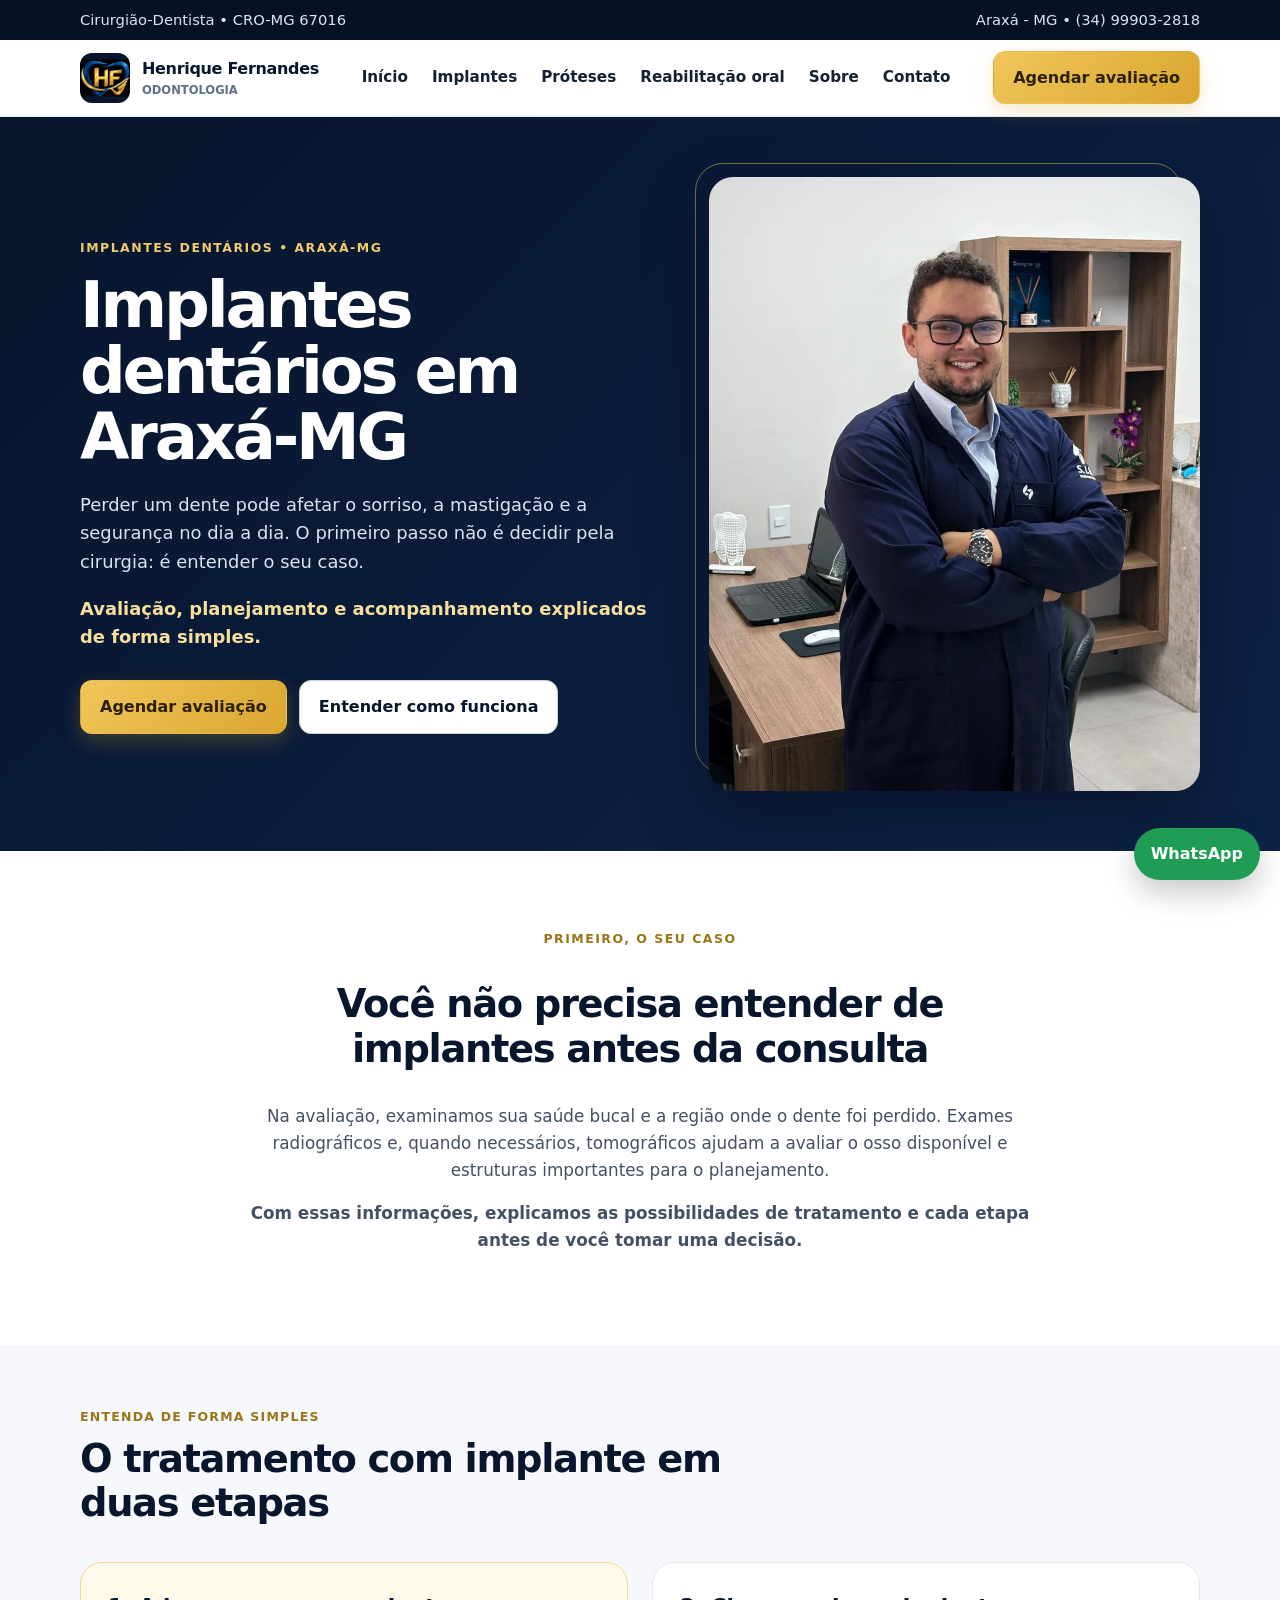
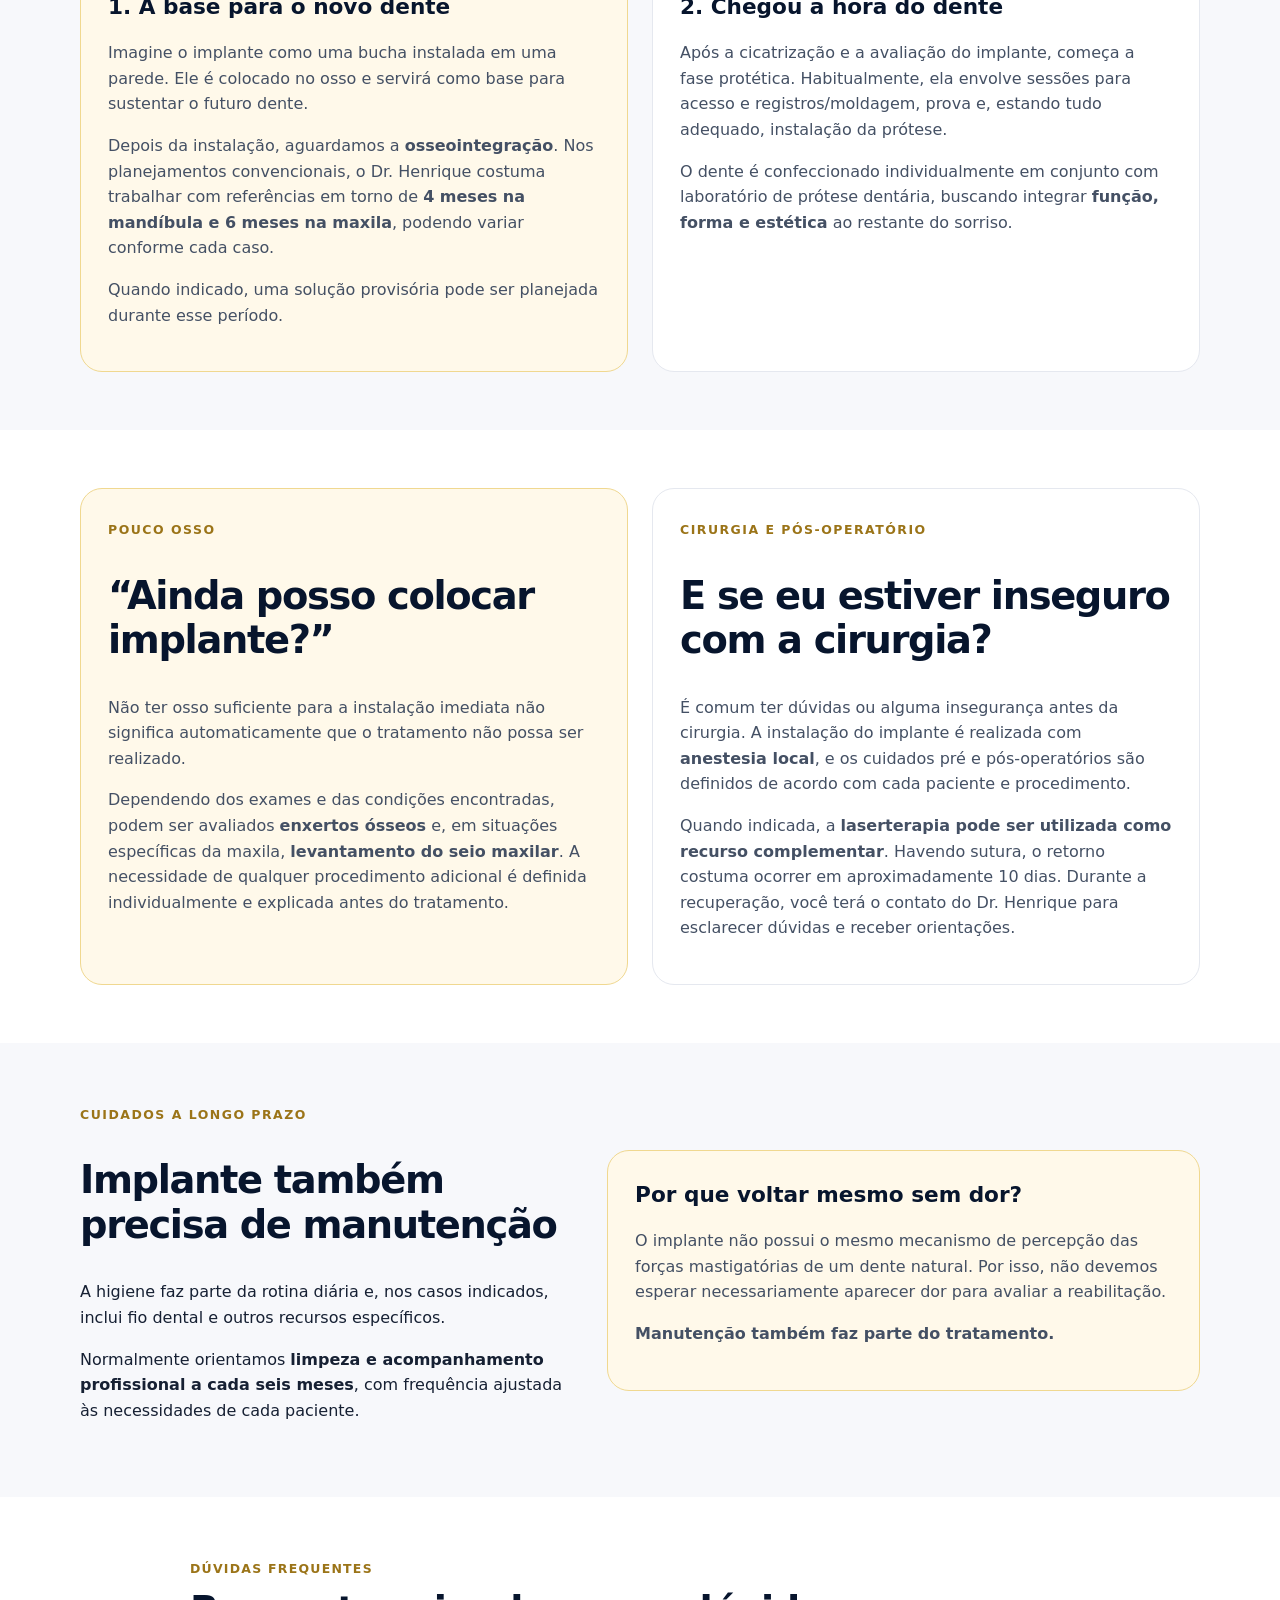
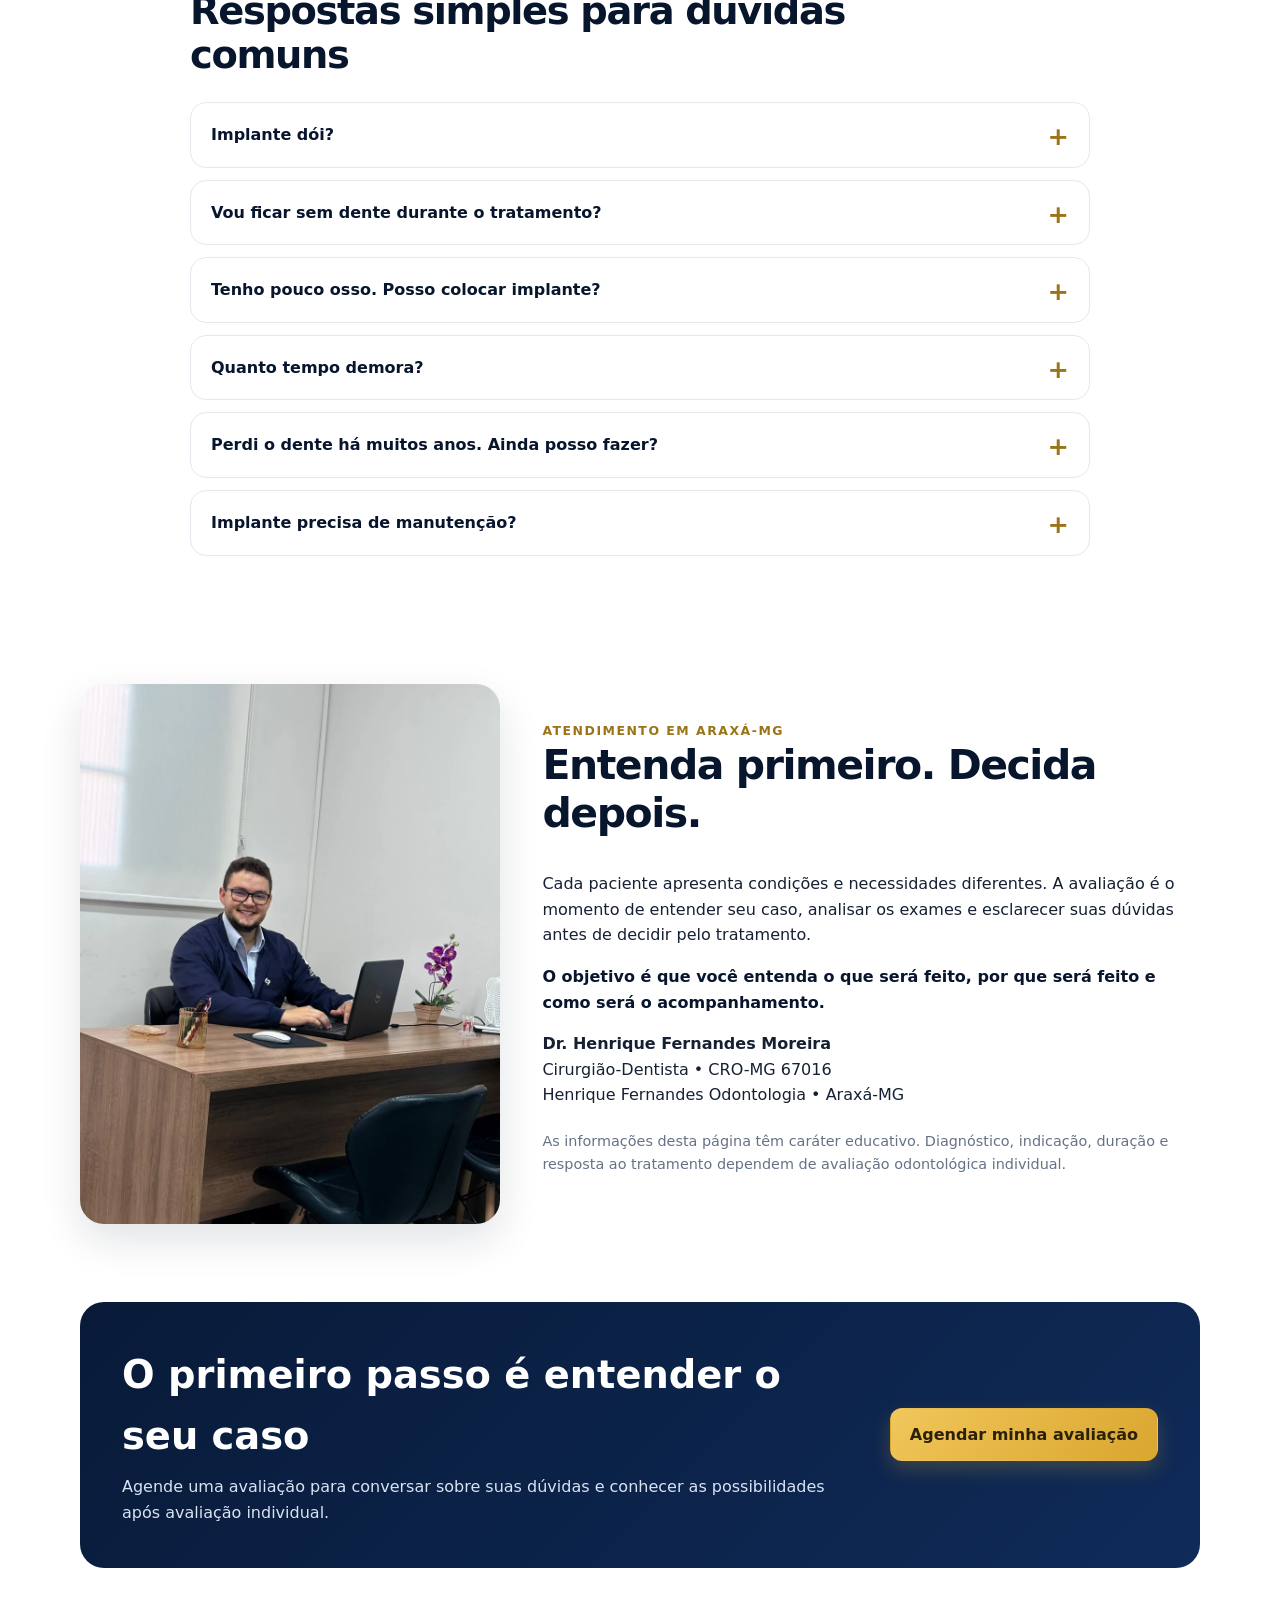
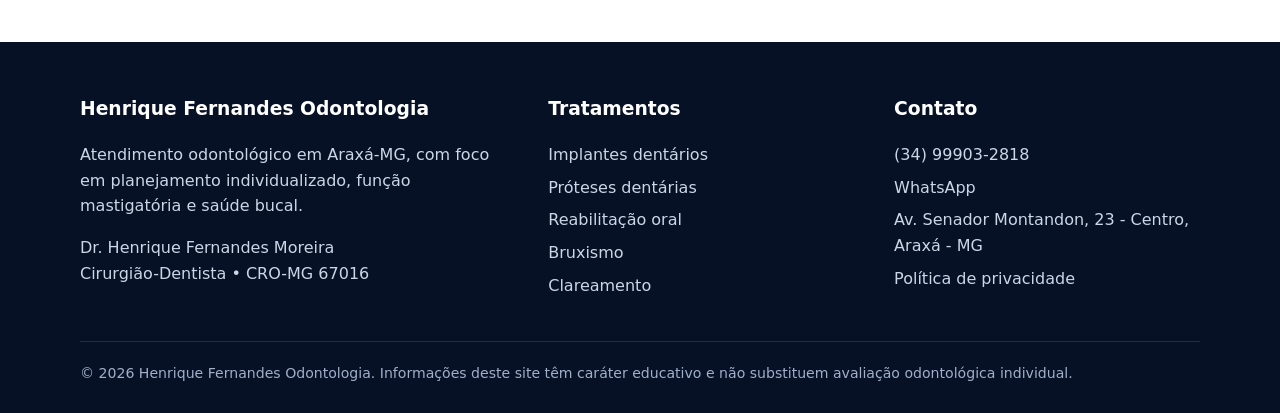
==== implantes-dentarios-araxa.html @ 728361ec "Atualiza página de implantes" ====
<!doctype html>
<html lang="pt-BR"><head>
<meta charset="utf-8"><meta name="viewport" content="width=device-width,initial-scale=1">
<title>Implantes Dentários em Araxá-MG | Henrique Fernandes Odontologia</title>
<meta name="description" content="Implantes dentários em Araxá-MG com avaliação clínica, exames e planejamento individualizado. Entenda as etapas do tratamento com o Dr. Henrique Fernandes.">
<link rel="canonical" href="https://hfodontologia.com.br/implantes-dentarios-araxa.html">
<link rel="icon" href="favicon.png" type="image/png">
<link rel="stylesheet" href="styles.css">
<meta property="og:type" content="website"><meta property="og:locale" content="pt_BR">
<meta property="og:title" content="Implantes Dentários em Araxá-MG | Henrique Fernandes Odontologia"><meta property="og:description" content="Entenda de forma simples como funciona a avaliação, cirurgia, cicatrização, prótese e manutenção dos implantes dentários.">
<meta property="og:url" content="https://hfodontologia.com.br/implantes-dentarios-araxa.html"><meta property="og:image" content="https://hfodontologia.com.br/logo-capa.webp">
<meta name="theme-color" content="#07152d">
<style>
.implant-hero{background:linear-gradient(135deg,#07152d 0%,#0d2347 100%);color:#fff;padding:72px 0;overflow:hidden}.implant-hero-grid{display:grid;grid-template-columns:1.08fr .92fr;gap:52px;align-items:center}.implant-hero h1{font-size:clamp(2.4rem,5vw,4.25rem);line-height:1.03;letter-spacing:-.05em;margin:14px 0 20px}.implant-hero p{color:#d9e3f2;font-size:1.12rem;max-width:680px}.implant-hero .soft{color:#f6df9c;font-weight:700}.implant-photo{position:relative}.implant-photo:before{content:"";position:absolute;inset:-14px 18px 18px -14px;border:1px solid rgba(241,198,91,.5);border-radius:28px}.implant-photo img{position:relative;border-radius:24px;box-shadow:0 26px 70px rgba(0,0,0,.32);aspect-ratio:4/5;object-fit:cover}.intro-box{max-width:900px;margin:auto;text-align:center}.intro-box h2,.implant-section h2{color:var(--navy);font-size:clamp(1.8rem,3vw,2.7rem);line-height:1.16;letter-spacing:-.035em}.intro-box p{color:#445064;font-size:1.05rem}.highlight{font-weight:800;color:var(--navy)}.journey{display:grid;grid-template-columns:repeat(3,1fr);gap:18px;margin-top:32px}.journey-card{border:1px solid var(--line);border-radius:20px;padding:25px;background:#fff}.journey-card .num{width:38px;height:38px;border-radius:50%;display:grid;place-items:center;background:#fff4d4;color:#8a6614;font-weight:900}.journey-card h3{color:var(--navy);margin:13px 0 7px}.journey-card p{color:var(--muted);margin:0}.warm{background:#f7f8fb}.explain-grid{display:grid;grid-template-columns:1fr 1fr;gap:24px}.explain-card{border-radius:22px;padding:30px;background:#fff;border:1px solid var(--line)}.explain-card.gold{background:#fff9ea;border-color:#f0d890}.explain-card h3{color:var(--navy);font-size:1.35rem;margin:0 0 12px}.explain-card p{color:#445064}.quote-box{border-left:4px solid var(--gold);padding:20px 24px;background:#fff;border-radius:0 16px 16px 0;margin:26px 0;color:#344156}.care-grid{display:grid;grid-template-columns:.9fr 1.1fr;gap:42px;align-items:center}.care-panel{background:#07152d;color:#fff;border-radius:24px;padding:34px}.care-panel h2{color:#fff;margin-top:0}.care-panel p{color:#d9e3f2}.care-panel .check span{color:#e7eef8}.timeline{display:grid;gap:16px}.timeline-item{display:grid;grid-template-columns:52px 1fr;gap:16px;align-items:start}.timeline-dot{width:46px;height:46px;border-radius:14px;background:#fff4d4;color:#8a6614;display:grid;place-items:center;font-weight:900}.timeline-item h3{margin:2px 0 4px;color:var(--navy)}.timeline-item p{margin:0;color:var(--muted)}.faq{max-width:900px;margin:auto}.faq details{border:1px solid var(--line);border-radius:16px;background:#fff;margin:12px 0;padding:0 20px}.faq summary{cursor:pointer;list-style:none;font-weight:800;color:var(--navy);padding:19px 34px 19px 0;position:relative}.faq summary::-webkit-details-marker{display:none}.faq summary:after{content:"+";position:absolute;right:0;top:13px;font-size:1.6rem;color:#9b7418}.faq details[open] summary:after{content:"–"}.faq details p{color:#4b586b;margin:0;padding:0 0 20px}.doctor-box{display:grid;grid-template-columns:.78fr 1.22fr;gap:42px;align-items:center}.doctor-box img{border-radius:24px;box-shadow:var(--shadow);max-height:540px;width:100%;object-fit:cover}.doctor-copy h2{margin-top:0}.ethics-note{font-size:.9rem;color:#657286;margin-top:22px}.cta.implant-cta h2{color:#fff}.cta.implant-cta p{color:#d9e3f2}.implant-cta .btn-gold{flex:none}
@media(max-width:860px){.implant-hero-grid,.journey,.explain-grid,.care-grid,.doctor-box{grid-template-columns:1fr}.implant-photo{max-width:480px}.implant-hero{padding:52px 0}.doctor-box img{max-height:480px;object-position:top}.journey{gap:14px}}
@media(max-width:560px){.implant-hero h1{font-size:2.5rem}.explain-card,.care-panel{padding:24px}.timeline-item{grid-template-columns:44px 1fr}.timeline-dot{width:40px;height:40px}.cta.implant-cta{padding:28px}}
.implant-hero{padding:60px 0}.implant-hero h1{max-width:700px}.implant-section{padding:58px 0}.intro-box{max-width:820px}.explain-card{padding:27px}.faq .section-head{margin-bottom:24px}.doctor-copy h2{font-size:clamp(2rem,3.2vw,3rem)}.doctor-box img{object-position:center 22%}@media(max-width:860px){.implant-hero{padding:46px 0}.implant-section{padding:48px 0}}
@media(max-width:1050px) and (min-width:861px){.nav{gap:14px}.nav .menu{gap:15px}.nav .btn{padding:14px 18px}}
@media(max-width:860px){.topbar{display:none}header{position:sticky;top:0;z-index:50}.nav{min-height:76px;gap:10px}.nav .brand{min-width:0;flex:1}.nav .menu{display:none}.nav>.btn{padding:12px 16px;font-size:15px;white-space:nowrap}.implant-hero .container,.two-cards,.split,.doctor-box{grid-template-columns:1fr}.floating-whatsapp{padding:12px 16px;font-size:15px;right:14px;bottom:14px}}
@media(max-width:560px){.container{width:min(100% - 30px,1180px)}.nav .brand img{width:50px;height:50px}.nav .brand span{font-size:16px}.nav>.btn{padding:11px 13px;font-size:14px}.implant-hero .hero-actions{display:grid;grid-template-columns:1fr}.implant-hero .hero-actions .btn,.cta .btn{width:100%;text-align:center}.implant-section{padding:42px 0}.explain-card{padding:23px}.cta{grid-template-columns:1fr}}
</style>
<script type="application/ld+json">{"@context":"https://schema.org","@type":"MedicalWebPage","name":"Implantes Dentários em Araxá-MG","url":"https://hfodontologia.com.br/implantes-dentarios-araxa.html","about":{"@type":"MedicalProcedure","name":"Implante dentário"},"mainEntity":{"@type":"Dentist","name":"Henrique Fernandes Odontologia","telephone":"+55 34 99903-2818","address":{"@type":"PostalAddress","streetAddress":"Av. Senador Montandon, 23 - Centro","addressLocality":"Araxá","addressRegion":"MG","postalCode":"38183-214","addressCountry":"BR"}}}</script>
</head><body>
<div class="topbar"><div class="container"><span>Cirurgião-Dentista • CRO-MG 67016</span><span>Araxá - MG • (34) 99903-2818</span></div></div>
<header><div class="container nav">
<a class="brand" href="index.html"><img src="favicon.png" alt="Símbolo HF"><span>Henrique Fernandes<small>ODONTOLOGIA</small></span></a>
<nav class="menu"><a href="index.html">Início</a><a href="implantes-dentarios-araxa.html">Implantes</a><a href="protese-dentaria-araxa.html">Próteses</a><a href="reabilitacao-oral-araxa.html">Reabilitação oral</a><a href="sobre.html">Sobre</a><a href="contato.html">Contato</a></nav>
<a class="btn btn-gold" href="https://wa.me/5534999032818" target="_blank" rel="noopener">Agendar avaliação</a>
</div></header>

<main>
<section class="implant-hero"><div class="container implant-hero-grid"><div><span class="kicker">Implantes dentários • Araxá-MG</span><h1>Implantes dentários em Araxá-MG</h1><p>Perder um dente pode afetar o sorriso, a mastigação e a segurança no dia a dia. O primeiro passo não é decidir pela cirurgia: é entender o seu caso.</p><p class="soft">Avaliação, planejamento e acompanhamento explicados de forma simples.</p><div class="actions"><a class="btn btn-gold" href="https://wa.me/5534999032818" target="_blank" rel="noopener">Agendar avaliação</a><a class="btn btn-outline" href="#como-funciona">Entender como funciona</a></div></div><div class="implant-photo"><img src="dr-henrique-fernandes.webp" alt="Dr. Henrique Fernandes Moreira, cirurgião-dentista em Araxá-MG"></div></div></section>

<section><div class="container intro-box"><span class="kicker" style="color:#9b7418">Primeiro, o seu caso</span><h2>Você não precisa entender de implantes antes da consulta</h2><p>Na avaliação, examinamos sua saúde bucal e a região onde o dente foi perdido. Exames radiográficos e, quando necessários, tomográficos ajudam a avaliar o osso disponível e estruturas importantes para o planejamento.</p><p class="highlight">Com essas informações, explicamos as possibilidades de tratamento e cada etapa antes de você tomar uma decisão.</p></div></section>

<section class="warm implant-section" id="como-funciona"><div class="container"><div class="section-head"><span>Entenda de forma simples</span><h2>O tratamento com implante em duas etapas</h2></div><div class="explain-grid"><div class="explain-card gold"><h3>1. A base para o novo dente</h3><p>Imagine o implante como uma bucha instalada em uma parede. Ele é colocado no osso e servirá como base para sustentar o futuro dente.</p><p>Depois da instalação, aguardamos a <strong>osseointegração</strong>. Nos planejamentos convencionais, o Dr. Henrique costuma trabalhar com referências em torno de <strong>4 meses na mandíbula e 6 meses na maxila</strong>, podendo variar conforme cada caso.</p><p>Quando indicado, uma solução provisória pode ser planejada durante esse período.</p></div><div class="explain-card"><h3>2. Chegou a hora do dente</h3><p>Após a cicatrização e a avaliação do implante, começa a fase protética. Habitualmente, ela envolve sessões para acesso e registros/moldagem, prova e, estando tudo adequado, instalação da prótese.</p><p>O dente é confeccionado individualmente em conjunto com laboratório de prótese dentária, buscando integrar <strong>função, forma e estética</strong> ao restante do sorriso.</p></div></div></div></section>

<section class="implant-section"><div class="container"><div class="explain-grid"><div class="explain-card gold"><span class="kicker" style="color:#9b7418">Pouco osso</span><h2>“Ainda posso colocar implante?”</h2><p>Não ter osso suficiente para a instalação imediata não significa automaticamente que o tratamento não possa ser realizado.</p><p>Dependendo dos exames e das condições encontradas, podem ser avaliados <strong>enxertos ósseos</strong> e, em situações específicas da maxila, <strong>levantamento do seio maxilar</strong>. A necessidade de qualquer procedimento adicional é definida individualmente e explicada antes do tratamento.</p></div><div class="explain-card"><span class="kicker" style="color:#9b7418">Cirurgia e pós-operatório</span><h2>E se eu estiver inseguro com a cirurgia?</h2><p>É comum ter dúvidas ou alguma insegurança antes da cirurgia. A instalação do implante é realizada com <strong>anestesia local</strong>, e os cuidados pré e pós-operatórios são definidos de acordo com cada paciente e procedimento.</p><p>Quando indicada, a <strong>laserterapia pode ser utilizada como recurso complementar</strong>. Havendo sutura, o retorno costuma ocorrer em aproximadamente 10 dias. Durante a recuperação, você terá o contato do Dr. Henrique para esclarecer dúvidas e receber orientações.</p></div></div></div></section>

<section class="warm implant-section"><div class="container"><div class="care-grid"><div><span class="kicker" style="color:#9b7418">Cuidados a longo prazo</span><h2>Implante também precisa de manutenção</h2><p>A higiene faz parte da rotina diária e, nos casos indicados, inclui fio dental e outros recursos específicos.</p><p>Normalmente orientamos <strong>limpeza e acompanhamento profissional a cada seis meses</strong>, com frequência ajustada às necessidades de cada paciente.</p></div><div class="explain-card gold"><h3>Por que voltar mesmo sem dor?</h3><p>O implante não possui o mesmo mecanismo de percepção das forças mastigatórias de um dente natural. Por isso, não devemos esperar necessariamente aparecer dor para avaliar a reabilitação.</p><p><strong>Manutenção também faz parte do tratamento.</strong></p></div></div></div></section>

<section class="implant-section"><div class="container faq"><div class="section-head"><span>Dúvidas frequentes</span><h2>Respostas simples para dúvidas comuns</h2></div><details><summary>Implante dói?</summary><p>A cirurgia é realizada com anestesia local. O pós-operatório varia entre pacientes e procedimentos, por isso são definidos cuidados individualizados para controlar dor e desconfortos e acompanhar a recuperação.</p></details><details><summary>Vou ficar sem dente durante o tratamento?</summary><p>Quando o caso permite, pode ser planejada uma solução provisória durante a cicatrização. A possibilidade e o tipo de provisório dependem das condições clínicas.</p></details><details><summary>Tenho pouco osso. Posso colocar implante?</summary><p>É necessário avaliar os exames. Em alguns casos podem ser considerados enxertos ou outras técnicas de reconstrução antes ou junto ao planejamento do implante.</p></details><details><summary>Quanto tempo demora?</summary><p>Não existe um prazo único. O tempo depende da região, cicatrização, necessidade de procedimentos adicionais e da fase protética.</p></details><details><summary>Perdi o dente há muitos anos. Ainda posso fazer?</summary><p>O tempo desde a perda, sozinho, não determina a indicação. A região precisa ser avaliada clinicamente e por exames de imagem.</p></details><details><summary>Implante precisa de manutenção?</summary><p>Sim. Higiene diária e acompanhamento periódico ajudam a avaliar a prótese, os tecidos ao redor do implante e as condições da reabilitação.</p></details></div></section>

<section class="implant-section"><div class="container doctor-box"><img src="dr-henrique-consultorio.webp" alt="Dr. Henrique Fernandes Moreira no consultório"><div class="doctor-copy"><span class="kicker" style="color:#9b7418">Atendimento em Araxá-MG</span><h2>Entenda primeiro. Decida depois.</h2><p>Cada paciente apresenta condições e necessidades diferentes. A avaliação é o momento de entender seu caso, analisar os exames e esclarecer suas dúvidas antes de decidir pelo tratamento.</p><p class="highlight">O objetivo é que você entenda o que será feito, por que será feito e como será o acompanhamento.</p><p><strong>Dr. Henrique Fernandes Moreira</strong><br>Cirurgião-Dentista • CRO-MG 67016<br>Henrique Fernandes Odontologia • Araxá-MG</p><p class="ethics-note">As informações desta página têm caráter educativo. Diagnóstico, indicação, duração e resposta ao tratamento dependem de avaliação odontológica individual.</p></div></div></section>

<section style="padding-top:20px"><div class="container"><div class="cta implant-cta"><div><h2>O primeiro passo é entender o seu caso</h2><p>Agende uma avaliação para conversar sobre suas dúvidas e conhecer as possibilidades após avaliação individual.</p></div><a class="btn btn-gold" href="https://wa.me/5534999032818" target="_blank" rel="noopener">Agendar minha avaliação</a></div></div></section>
</main>

<footer><div class="container"><div class="footer-grid"><div><h3>Henrique Fernandes Odontologia</h3><p>Atendimento odontológico em Araxá-MG, com foco em planejamento individualizado, função mastigatória e saúde bucal.</p><p>Dr. Henrique Fernandes Moreira<br>Cirurgião-Dentista • CRO-MG 67016</p></div><div><h3>Tratamentos</h3><a href="implantes-dentarios-araxa.html">Implantes dentários</a><a href="protese-dentaria-araxa.html">Próteses dentárias</a><a href="reabilitacao-oral-araxa.html">Reabilitação oral</a><a href="bruxismo-araxa.html">Bruxismo</a><a href="clareamento-dentario-araxa.html">Clareamento</a></div><div><h3>Contato</h3><a href="tel:+5534999032818">(34) 99903-2818</a><a href="https://wa.me/5534999032818" target="_blank" rel="noopener">WhatsApp</a><a href="https://www.google.com/maps/search/?api=1&query=Av.%20Senador%20Montandon%2C%2023%20-%20Centro%2C%20Arax%C3%A1%20-%20MG" target="_blank" rel="noopener">Av. Senador Montandon, 23 - Centro, Araxá - MG</a><a href="politica-de-privacidade.html">Política de privacidade</a></div></div><div class="foot-bottom">© 2026 Henrique Fernandes Odontologia. Informações deste site têm caráter educativo e não substituem avaliação odontológica individual.</div></div></footer>
<a class="whatsapp-float" href="https://wa.me/5534999032818" target="_blank" rel="noopener" aria-label="Falar pelo WhatsApp">WhatsApp</a>
<script src="script.js" defer></script>
</body></html>
---- styles.css ----
:root{
  --navy:#07152d; --navy2:#0d2347; --gold:#d9a62e; --gold2:#f1c65b;
  --text:#162033; --muted:#5f6b7a; --bg:#f7f8fb; --white:#fff; --line:#e5e8ef;
  --shadow:0 16px 40px rgba(7,21,45,.12);
}
*{box-sizing:border-box}
html{scroll-behavior:smooth}
body{margin:0;font-family:Inter,ui-sans-serif,system-ui,-apple-system,"Segoe UI",Roboto,Arial,sans-serif;color:var(--text);background:#fff;line-height:1.6}
img{max-width:100%;display:block}
a{color:inherit;text-decoration:none}
.container{width:min(1120px,calc(100% - 36px));margin:auto}
.topbar{background:#061126;color:#dce5f4;font-size:.92rem}
.topbar .container{display:flex;justify-content:space-between;gap:20px;padding:8px 0;flex-wrap:wrap}
header{position:sticky;top:0;z-index:20;background:rgba(255,255,255,.97);backdrop-filter:blur(10px);border-bottom:1px solid var(--line)}
.nav{display:flex;align-items:center;justify-content:space-between;gap:24px;min-height:76px}
.brand{display:flex;align-items:center;gap:12px;font-weight:800;color:var(--navy);letter-spacing:-.02em}
.brand img{width:50px;height:50px;border-radius:12px;object-fit:cover}
.brand small{display:block;font-weight:600;color:#61708a;letter-spacing:0;font-size:.72rem}
.menu{display:flex;align-items:center;gap:24px;font-weight:650;font-size:.95rem}
.menu a:hover{color:#9b7418}
.btn{display:inline-flex;align-items:center;justify-content:center;gap:8px;border-radius:12px;padding:13px 19px;font-weight:800;border:1px solid transparent;transition:.2s}
.btn:hover{transform:translateY(-1px)}
.btn-gold{background:linear-gradient(135deg,var(--gold2),var(--gold));color:#2b2107;box-shadow:0 8px 20px rgba(217,166,46,.24)}
.btn-outline{border-color:#c8d0dc;background:#fff;color:var(--navy)}
.hero{background:radial-gradient(circle at 15% 20%,#183d78 0,#0a1e42 38%,#061126 78%);color:#fff;overflow:hidden}
.hero-grid{display:grid;grid-template-columns:1.1fr .9fr;align-items:center;gap:46px;padding:72px 0}
.kicker{display:inline-flex;gap:8px;align-items:center;color:#f0ca68;font-weight:800;text-transform:uppercase;letter-spacing:.12em;font-size:.78rem}
.hero h1,.page-hero h1{font-size:clamp(2.25rem,5vw,4.4rem);line-height:1.03;margin:14px 0 20px;letter-spacing:-.05em}
.hero p{font-size:1.12rem;color:#d9e3f2;max-width:650px}
.actions{display:flex;gap:12px;flex-wrap:wrap;margin-top:28px}
.trust{display:flex;gap:24px;flex-wrap:wrap;margin-top:28px;color:#d9e3f2;font-size:.94rem}
.hero-photo{position:relative}
.hero-photo:before{content:"";position:absolute;inset:-18px 18px 18px -18px;border:1px solid rgba(241,198,91,.55);border-radius:28px}
.hero-photo img{position:relative;border-radius:24px;box-shadow:0 26px 80px rgba(0,0,0,.34);aspect-ratio:4/5;object-fit:cover}
section{padding:74px 0}
.section-head{max-width:720px;margin-bottom:36px}
.section-head span{color:#9b7418;font-weight:850;text-transform:uppercase;letter-spacing:.1em;font-size:.78rem}
.section-head h2{font-size:clamp(1.8rem,3vw,2.7rem);line-height:1.15;letter-spacing:-.04em;margin:8px 0 12px;color:var(--navy)}
.section-head p{color:var(--muted);margin:0}
.grid-3{display:grid;grid-template-columns:repeat(3,1fr);gap:20px}
.card{border:1px solid var(--line);border-radius:18px;padding:26px;background:#fff;box-shadow:0 9px 30px rgba(7,21,45,.05)}
.card h3{color:var(--navy);margin:8px 0 8px;font-size:1.15rem}
.card p{color:var(--muted);margin:0 0 12px}
.card a{color:#8a6614;font-weight:800}
.icon{width:42px;height:42px;border-radius:12px;background:#fff4d4;display:grid;place-items:center;color:#8a6614;font-weight:900}
.alt{background:var(--bg)}
.split{display:grid;grid-template-columns:.9fr 1.1fr;gap:48px;align-items:center}
.split img{border-radius:22px;box-shadow:var(--shadow)}
.checks{display:grid;gap:12px;margin:20px 0}
.check{display:flex;gap:10px;align-items:flex-start}
.check b{color:#8a6614}
.cta{background:linear-gradient(135deg,#081a38,#0f2b59);color:#fff;border-radius:24px;padding:42px;display:flex;justify-content:space-between;gap:30px;align-items:center}
.cta h2{margin:0 0 8px;font-size:clamp(1.7rem,3vw,2.4rem)}
.cta p{margin:0;color:#d9e3f2}
.page-hero{background:#07152d;color:#fff;padding:64px 0}
.page-hero h1{max-width:900px;font-size:clamp(2.1rem,4vw,3.6rem)}
.page-hero p{max-width:760px;color:#d9e3f2;font-size:1.08rem}
.content{max-width:820px}
.content h2{color:var(--navy);margin-top:34px}
.content p,.content li{color:#445064}
.notice{background:#fff8e6;border:1px solid #f2d88c;border-radius:14px;padding:18px;color:#604a14}
.contact-grid{display:grid;grid-template-columns:1fr 1fr;gap:22px}
.contact-box{border:1px solid var(--line);border-radius:18px;padding:24px}
.contact-box h3{margin-top:0;color:var(--navy)}
footer{background:#061126;color:#cbd6e6;padding:52px 0 28px}
.footer-grid{display:grid;grid-template-columns:1.4fr 1fr 1fr;gap:40px}
footer h3{color:#fff;margin-top:0}
footer a{display:block;margin:7px 0}
footer a:hover{color:#f0ca68}
.foot-bottom{border-top:1px solid rgba(255,255,255,.12);margin-top:36px;padding-top:20px;font-size:.88rem;color:#9fb0c7}
.whatsapp-float{position:fixed;right:20px;bottom:20px;background:#1f9d55;color:#fff;border-radius:999px;padding:13px 17px;font-weight:850;box-shadow:0 12px 30px rgba(0,0,0,.22);z-index:30}
.mobile-toggle{display:none}
@media(max-width:860px){
 .menu{display:none}.hero-grid,.split,.grid-3,.footer-grid,.contact-grid{grid-template-columns:1fr}
 .hero-grid{padding:48px 0}.hero-photo{max-width:520px}.topbar .container{justify-content:center}
 .cta{align-items:flex-start;flex-direction:column}.nav{min-height:68px}
}
@media(max-width:560px){
 .container{width:min(100% - 24px,1120px)}section{padding:52px 0}.hero h1{font-size:2.45rem}
 .brand span{font-size:.95rem}.brand small{font-size:.68rem}.btn{width:100%}.actions{display:grid}
 .whatsapp-float{right:12px;bottom:12px}
}
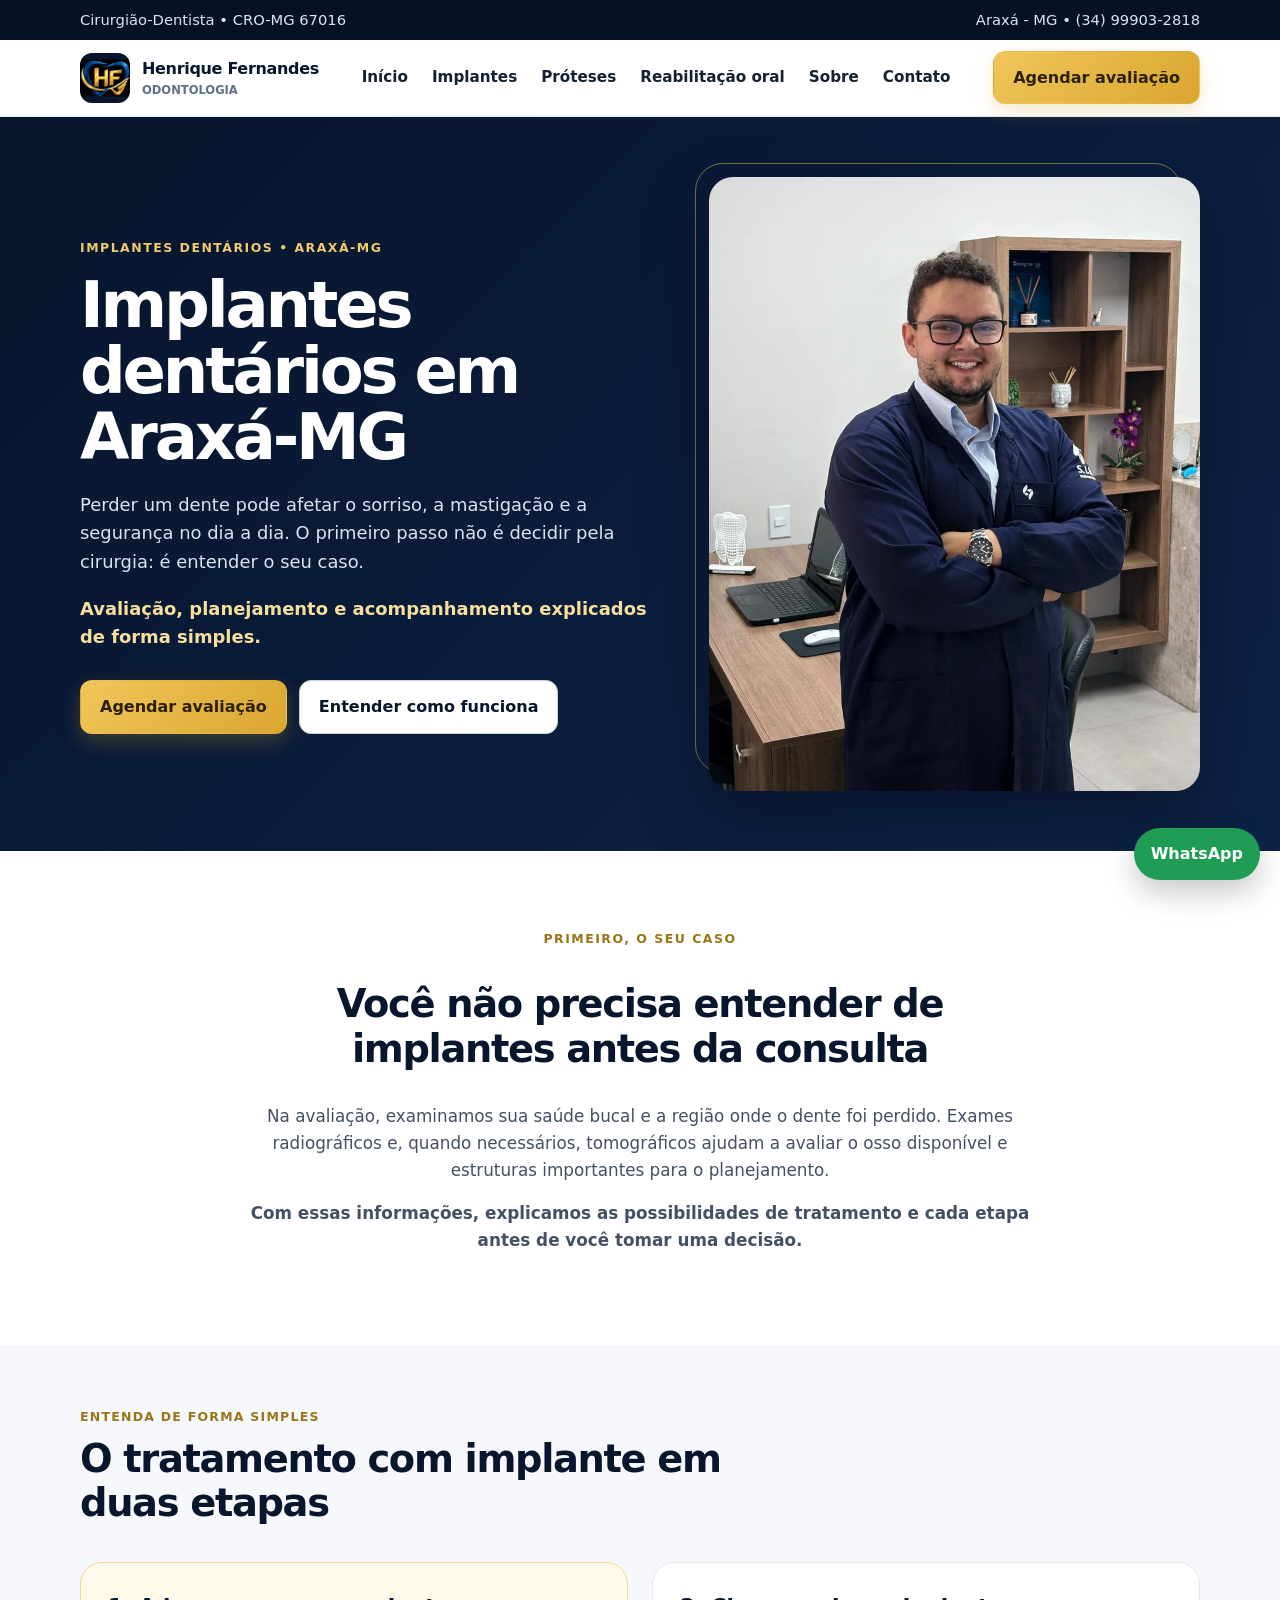
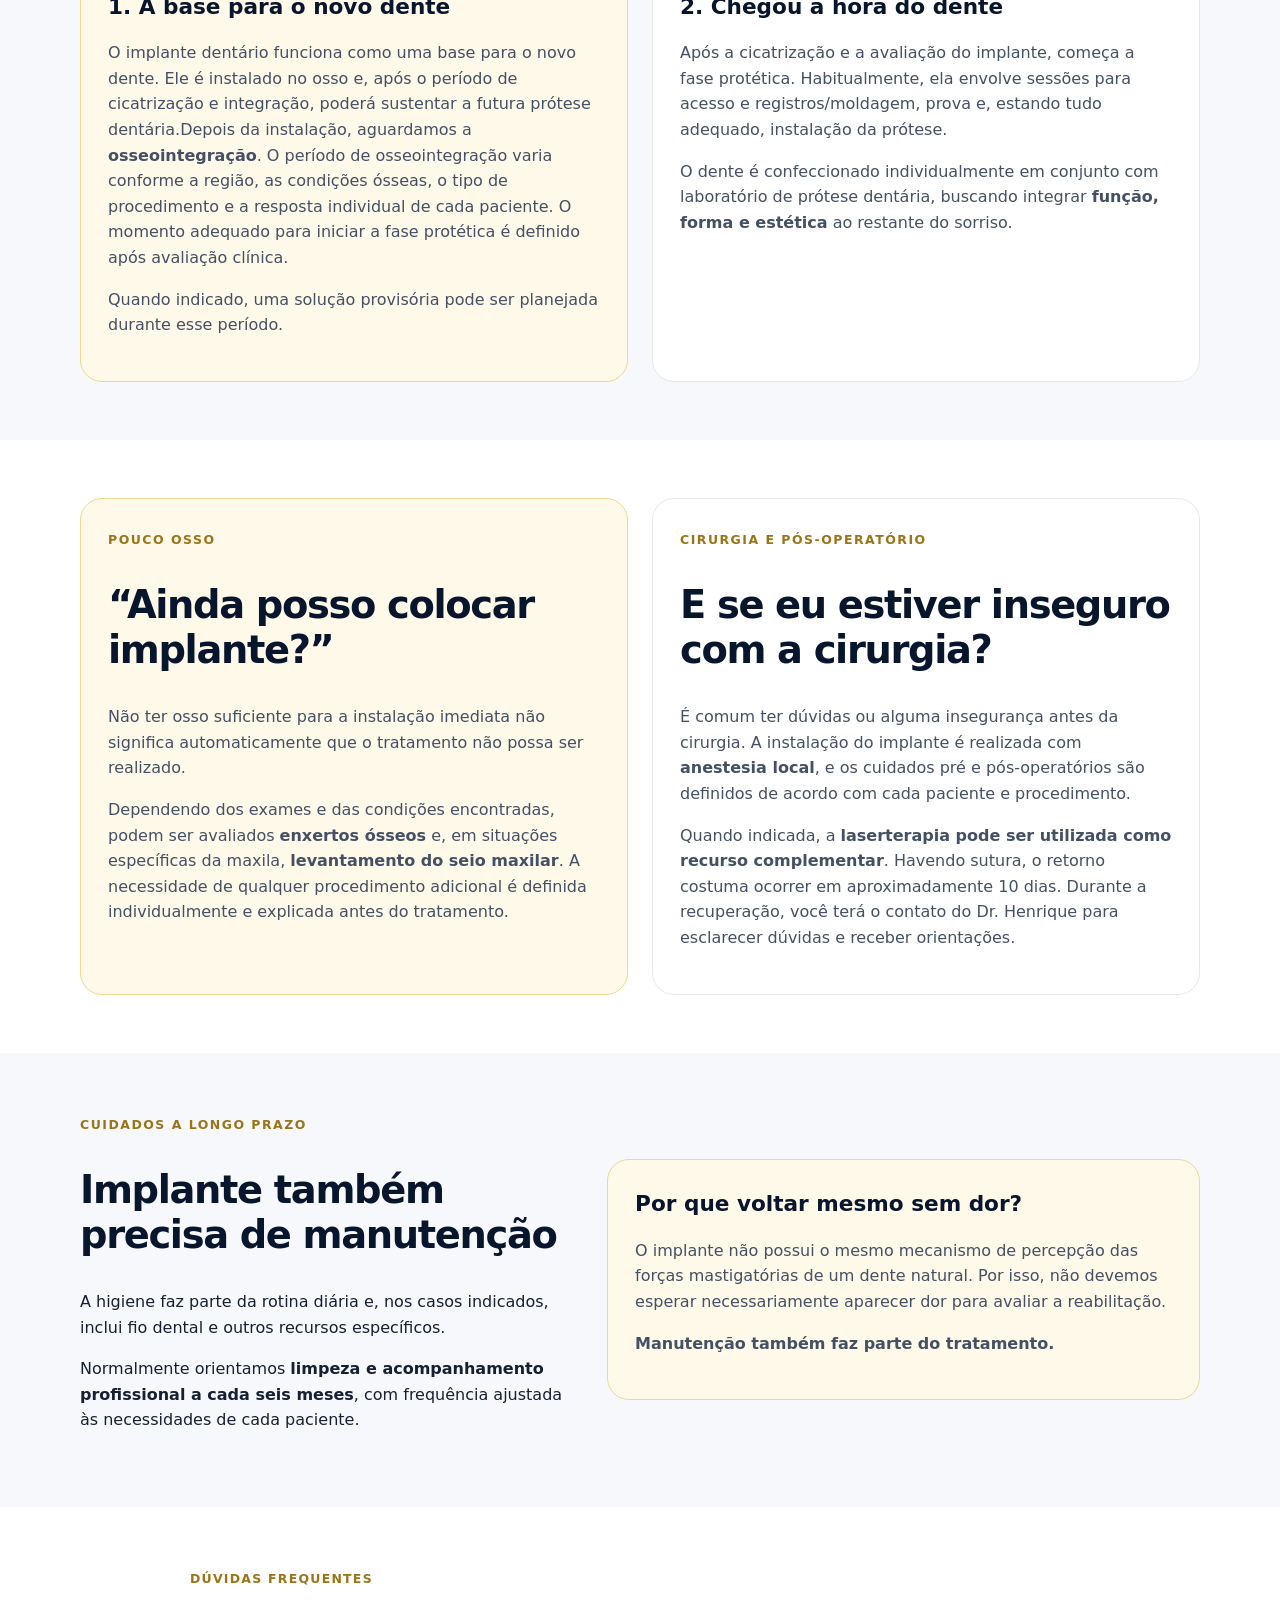
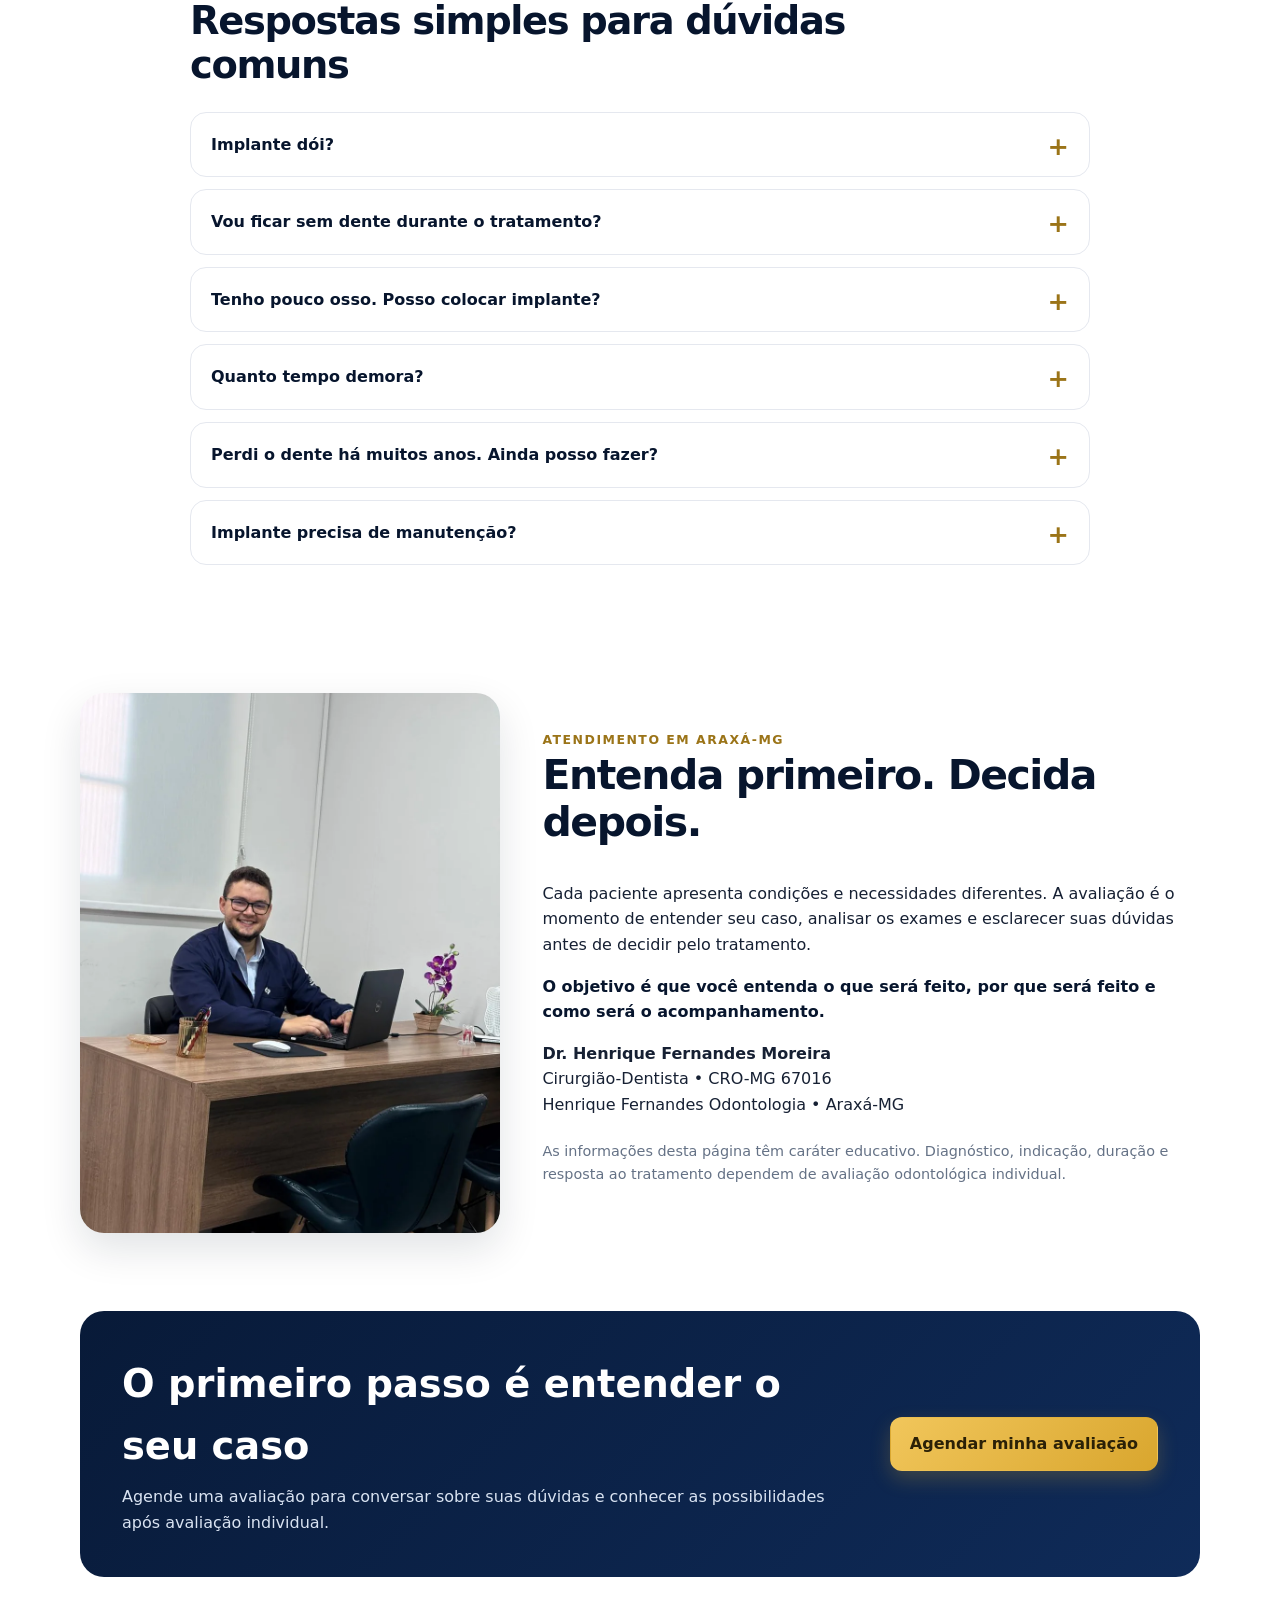
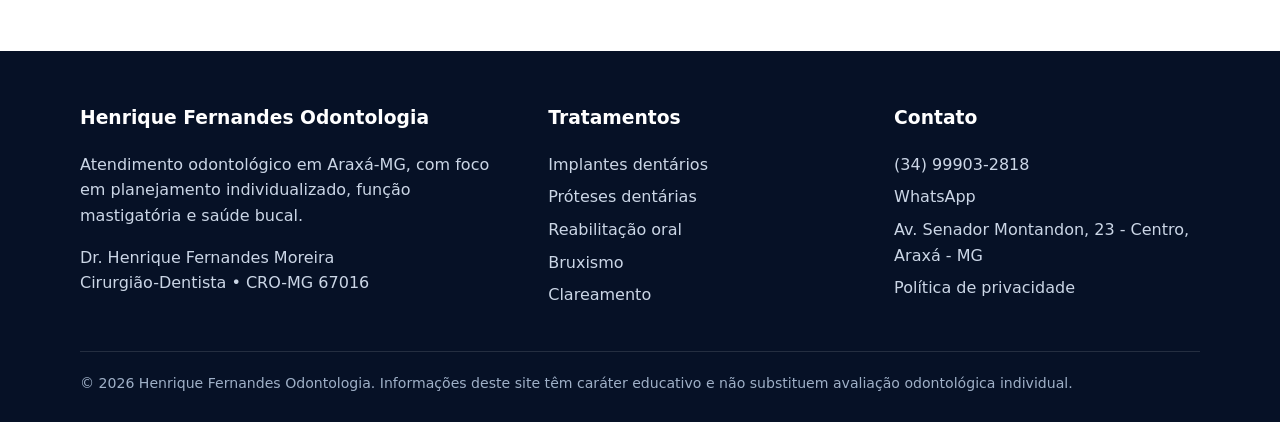
==== commit 87ad2126: "Update implant treatment section in HTML Replaced the old section on implant treatment with updated " ====
--- a/implantes-dentarios-araxa.html
+++ b/implantes-dentarios-araxa.html
@@ -19,7 +19,33 @@
 @media(max-width:860px){.topbar{display:none}header{position:sticky;top:0;z-index:50}.nav{min-height:76px;gap:10px}.nav .brand{min-width:0;flex:1}.nav .menu{display:none}.nav>.btn{padding:12px 16px;font-size:15px;white-space:nowrap}.implant-hero .container,.two-cards,.split,.doctor-box{grid-template-columns:1fr}.floating-whatsapp{padding:12px 16px;font-size:15px;right:14px;bottom:14px}}
 @media(max-width:560px){.container{width:min(100% - 30px,1180px)}.nav .brand img{width:50px;height:50px}.nav .brand span{font-size:16px}.nav>.btn{padding:11px 13px;font-size:14px}.implant-hero .hero-actions{display:grid;grid-template-columns:1fr}.implant-hero .hero-actions .btn,.cta .btn{width:100%;text-align:center}.implant-section{padding:42px 0}.explain-card{padding:23px}.cta{grid-template-columns:1fr}}
 </style>
-<script type="application/ld+json">{"@context":"https://schema.org","@type":"MedicalWebPage","name":"Implantes Dentários em Araxá-MG","url":"https://hfodontologia.com.br/implantes-dentarios-araxa.html","about":{"@type":"MedicalProcedure","name":"Implante dentário"},"mainEntity":{"@type":"Dentist","name":"Henrique Fernandes Odontologia","telephone":"+55 34 99903-2818","address":{"@type":"PostalAddress","streetAddress":"Av. Senador Montandon, 23 - Centro","addressLocality":"Araxá","addressRegion":"MG","postalCode":"38183-214","addressCountry":"BR"}}}</script>
+<script type="application/ld+json">
+{
+  "@context": "https://schema.org",
+  "@type": "MedicalWebPage",
+  "name": "Implantes Dentários em Araxá-MG",
+  "url": "https://hfodontologia.com.br/implantes-dentarios-araxa.html",
+  "about": {
+    "@type": "MedicalProcedure",
+    "name": "Implante dentário"
+  },
+  "mainEntity": {
+    "@type": "Dentist",
+    "name": "Henrique Fernandes Odontologia",
+    "url": "https://hfodontologia.com.br/",
+  "image": "https://hfodontologia.com.br/logo-capa.webp",
+    "telephone": "+55 34 99903-2818",
+    "address": {
+      "@type": "PostalAddress",
+      "streetAddress": "Av. Senador Montandon, 23 - Centro",
+      "addressLocality": "Araxá",
+      "addressRegion": "MG",
+      "postalCode": "38183-214",
+      "addressCountry": "BR"
+    }
+  }
+}
+</script>
 </head><body>
 <div class="topbar"><div class="container"><span>Cirurgião-Dentista • CRO-MG 67016</span><span>Araxá - MG • (34) 99903-2818</span></div></div>
 <header><div class="container nav">
@@ -33,7 +59,7 @@
 
 <section><div class="container intro-box"><span class="kicker" style="color:#9b7418">Primeiro, o seu caso</span><h2>Você não precisa entender de implantes antes da consulta</h2><p>Na avaliação, examinamos sua saúde bucal e a região onde o dente foi perdido. Exames radiográficos e, quando necessários, tomográficos ajudam a avaliar o osso disponível e estruturas importantes para o planejamento.</p><p class="highlight">Com essas informações, explicamos as possibilidades de tratamento e cada etapa antes de você tomar uma decisão.</p></div></section>
 
-<section class="warm implant-section" id="como-funciona"><div class="container"><div class="section-head"><span>Entenda de forma simples</span><h2>O tratamento com implante em duas etapas</h2></div><div class="explain-grid"><div class="explain-card gold"><h3>1. A base para o novo dente</h3><p>Imagine o implante como uma bucha instalada em uma parede. Ele é colocado no osso e servirá como base para sustentar o futuro dente.</p><p>Depois da instalação, aguardamos a <strong>osseointegração</strong>. Nos planejamentos convencionais, o Dr. Henrique costuma trabalhar com referências em torno de <strong>4 meses na mandíbula e 6 meses na maxila</strong>, podendo variar conforme cada caso.</p><p>Quando indicado, uma solução provisória pode ser planejada durante esse período.</p></div><div class="explain-card"><h3>2. Chegou a hora do dente</h3><p>Após a cicatrização e a avaliação do implante, começa a fase protética. Habitualmente, ela envolve sessões para acesso e registros/moldagem, prova e, estando tudo adequado, instalação da prótese.</p><p>O dente é confeccionado individualmente em conjunto com laboratório de prótese dentária, buscando integrar <strong>função, forma e estética</strong> ao restante do sorriso.</p></div></div></div></section>
+<section class="warm implant-section" id="como-funciona"><div class="container"><div class="section-head"><span>Entenda de forma simples</span><h2>O tratamento com implante em duas etapas</h2></div><div class="explain-grid"><div class="explain-card gold"><h3>1. A base para o novo dente</h3><p>O implante dentário funciona como uma base para o novo dente. Ele é instalado no osso e, após o período de cicatrização e integração, poderá sustentar a futura prótese dentária.</<p>Depois da instalação, aguardamos a <strong>osseointegração</strong>. O período de osseointegração varia conforme a região, as condições ósseas, o tipo de procedimento e a resposta individual de cada paciente. O momento adequado para iniciar a fase protética é definido após avaliação clínica.</p><p>Quando indicado, uma solução provisória pode ser planejada durante esse período.</p></div><div class="explain-card"><h3>2. Chegou a hora do dente</h3><p>Após a cicatrização e a avaliação do implante, começa a fase protética. Habitualmente, ela envolve sessões para acesso e registros/moldagem, prova e, estando tudo adequado, instalação da prótese.</p><p>O dente é confeccionado individualmente em conjunto com laboratório de prótese dentária, buscando integrar <strong>função, forma e estética</strong> ao restante do sorriso.</p></div></div></div></section>
 
 <section class="implant-section"><div class="container"><div class="explain-grid"><div class="explain-card gold"><span class="kicker" style="color:#9b7418">Pouco osso</span><h2>“Ainda posso colocar implante?”</h2><p>Não ter osso suficiente para a instalação imediata não significa automaticamente que o tratamento não possa ser realizado.</p><p>Dependendo dos exames e das condições encontradas, podem ser avaliados <strong>enxertos ósseos</strong> e, em situações específicas da maxila, <strong>levantamento do seio maxilar</strong>. A necessidade de qualquer procedimento adicional é definida individualmente e explicada antes do tratamento.</p></div><div class="explain-card"><span class="kicker" style="color:#9b7418">Cirurgia e pós-operatório</span><h2>E se eu estiver inseguro com a cirurgia?</h2><p>É comum ter dúvidas ou alguma insegurança antes da cirurgia. A instalação do implante é realizada com <strong>anestesia local</strong>, e os cuidados pré e pós-operatórios são definidos de acordo com cada paciente e procedimento.</p><p>Quando indicada, a <strong>laserterapia pode ser utilizada como recurso complementar</strong>. Havendo sutura, o retorno costuma ocorrer em aproximadamente 10 dias. Durante a recuperação, você terá o contato do Dr. Henrique para esclarecer dúvidas e receber orientações.</p></div></div></div></section>
 
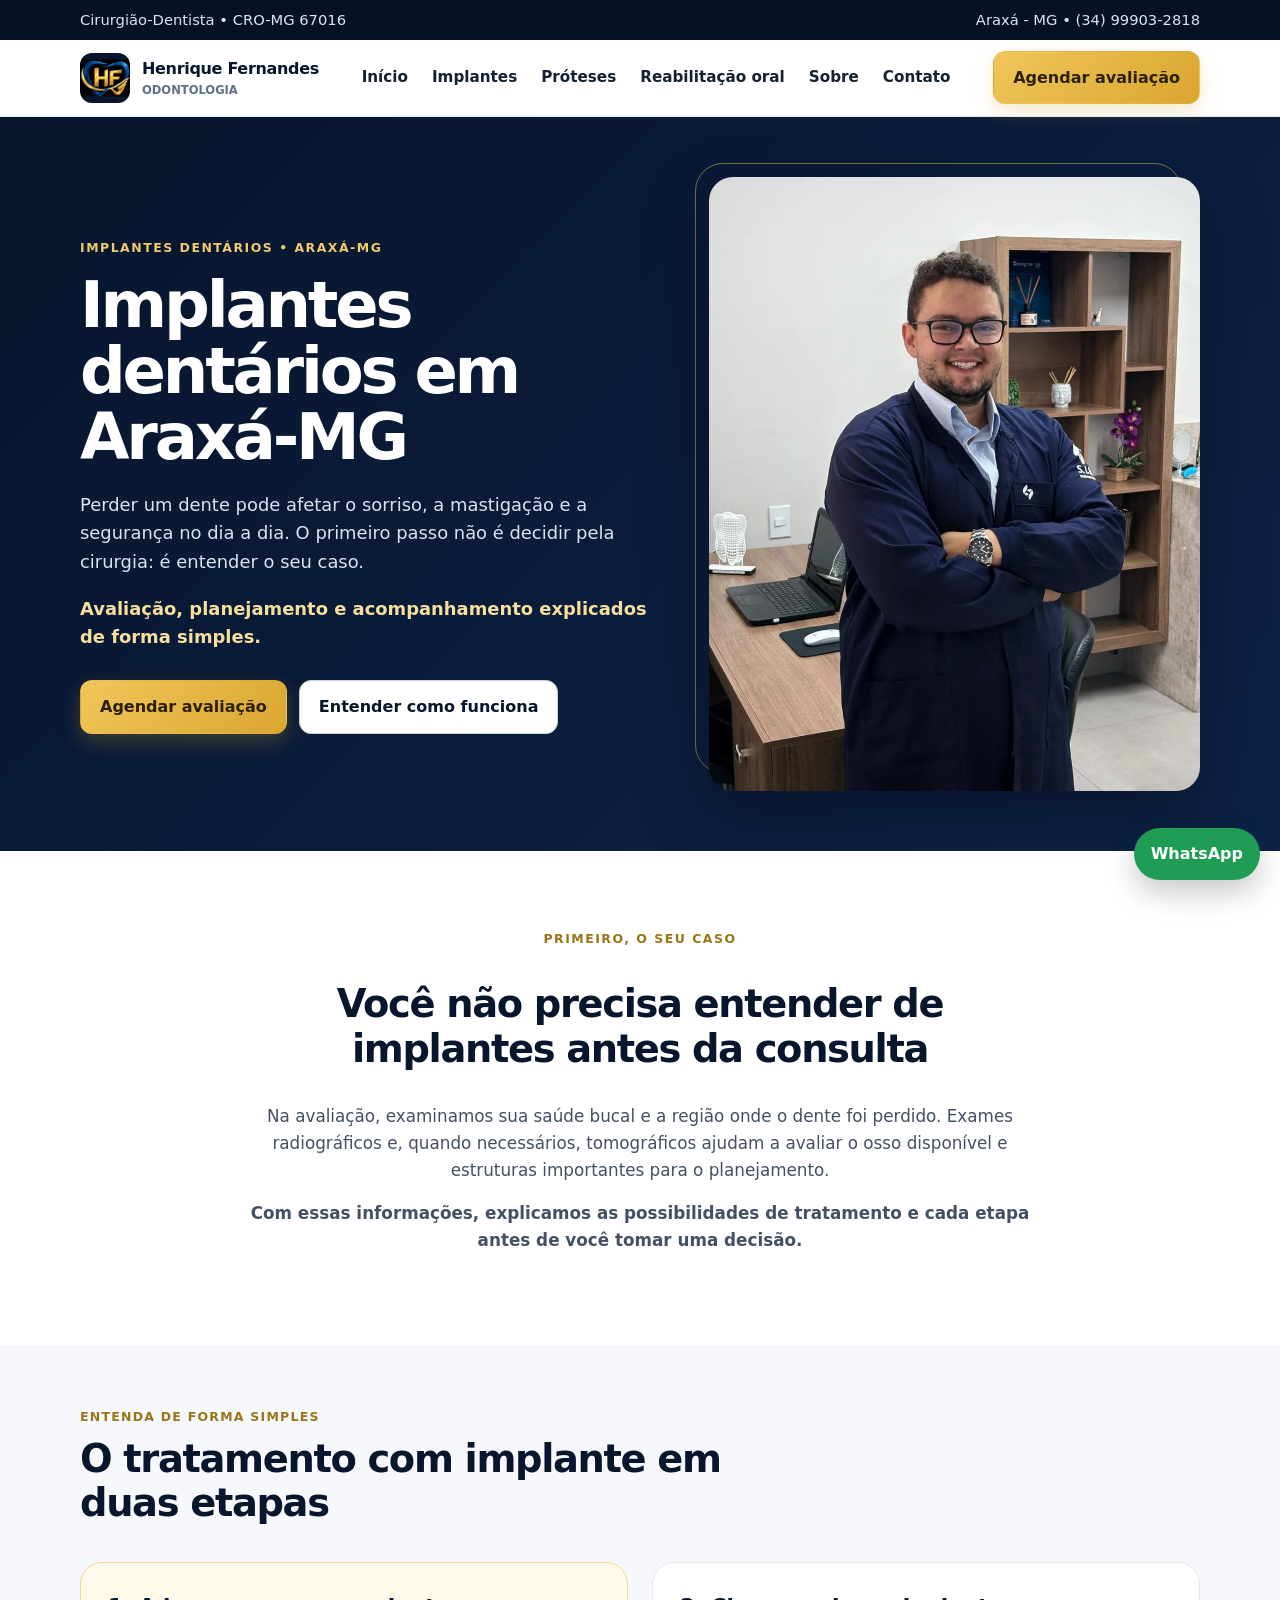
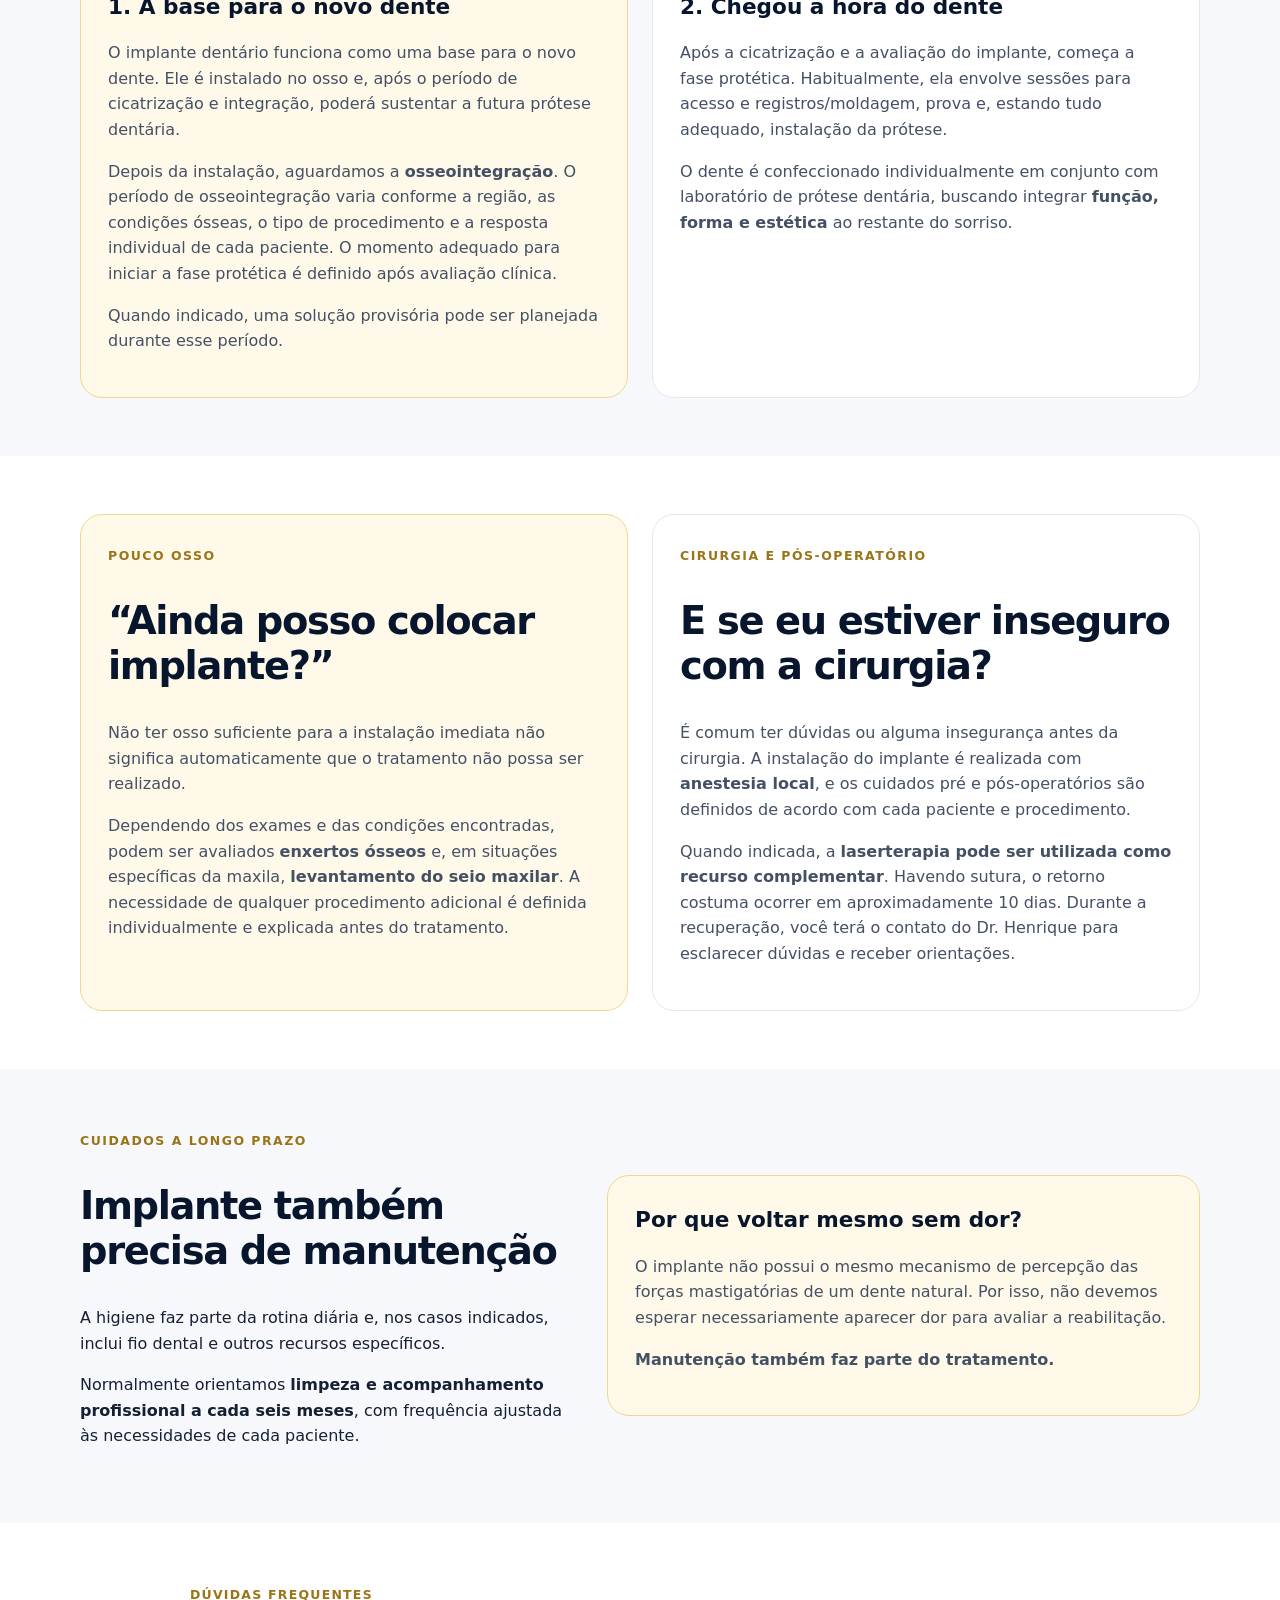
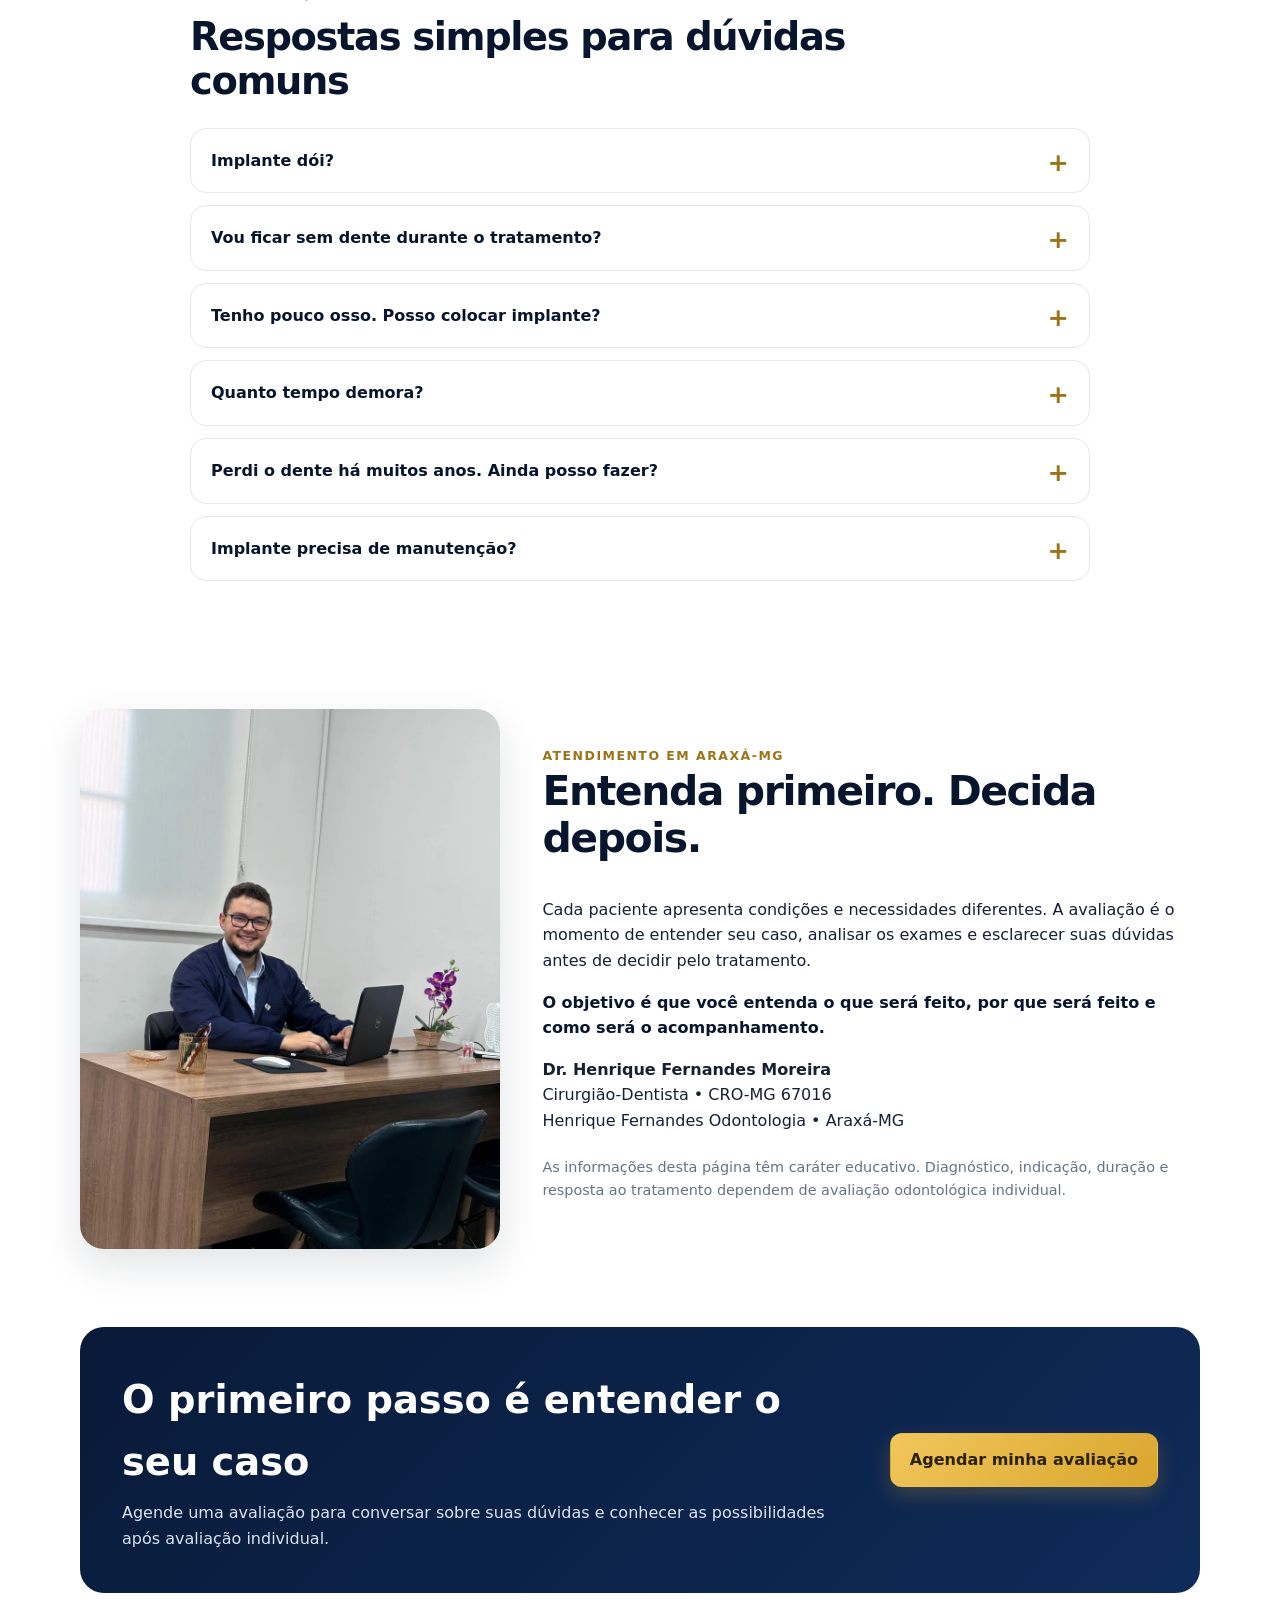
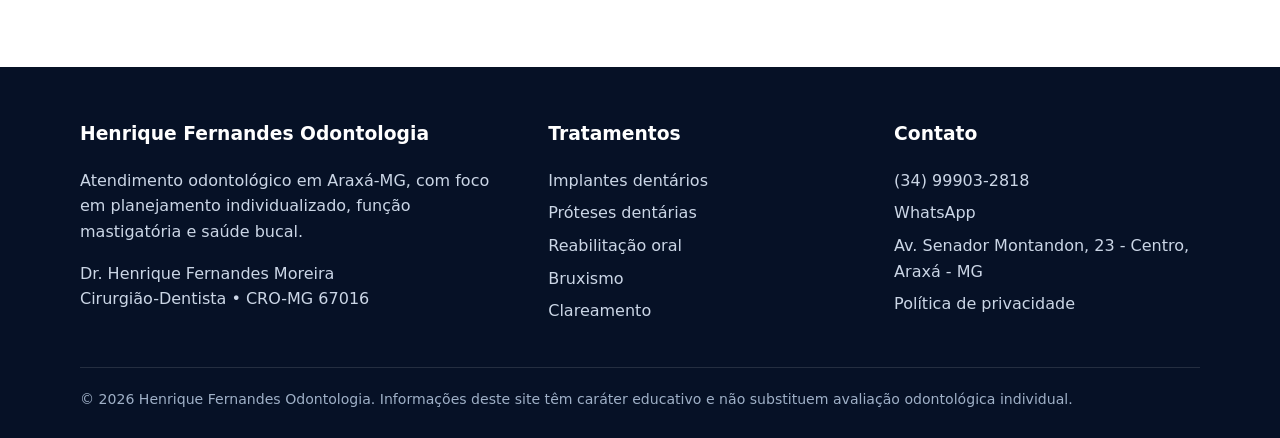
==== commit 08e3e6bd: "Update implant treatment section with new content Replaced the old section about the implant process" ====
--- a/implantes-dentarios-araxa.html
+++ b/implantes-dentarios-araxa.html
@@ -59,7 +59,7 @@
 
 <section><div class="container intro-box"><span class="kicker" style="color:#9b7418">Primeiro, o seu caso</span><h2>Você não precisa entender de implantes antes da consulta</h2><p>Na avaliação, examinamos sua saúde bucal e a região onde o dente foi perdido. Exames radiográficos e, quando necessários, tomográficos ajudam a avaliar o osso disponível e estruturas importantes para o planejamento.</p><p class="highlight">Com essas informações, explicamos as possibilidades de tratamento e cada etapa antes de você tomar uma decisão.</p></div></section>
 
-<section class="warm implant-section" id="como-funciona"><div class="container"><div class="section-head"><span>Entenda de forma simples</span><h2>O tratamento com implante em duas etapas</h2></div><div class="explain-grid"><div class="explain-card gold"><h3>1. A base para o novo dente</h3><p>O implante dentário funciona como uma base para o novo dente. Ele é instalado no osso e, após o período de cicatrização e integração, poderá sustentar a futura prótese dentária.</<p>Depois da instalação, aguardamos a <strong>osseointegração</strong>. O período de osseointegração varia conforme a região, as condições ósseas, o tipo de procedimento e a resposta individual de cada paciente. O momento adequado para iniciar a fase protética é definido após avaliação clínica.</p><p>Quando indicado, uma solução provisória pode ser planejada durante esse período.</p></div><div class="explain-card"><h3>2. Chegou a hora do dente</h3><p>Após a cicatrização e a avaliação do implante, começa a fase protética. Habitualmente, ela envolve sessões para acesso e registros/moldagem, prova e, estando tudo adequado, instalação da prótese.</p><p>O dente é confeccionado individualmente em conjunto com laboratório de prótese dentária, buscando integrar <strong>função, forma e estética</strong> ao restante do sorriso.</p></div></div></div></section>
+<section class="warm implant-section" id="como-funciona"><div class="container"><div class="section-head"><span>Entenda de forma simples</span><h2>O tratamento com implante em duas etapas</h2></div><div class="explain-grid"><div class="explain-card gold"><h3>1. A base para o novo dente</h3><p>O implante dentário funciona como uma base para o novo dente. Ele é instalado no osso e, após o período de cicatrização e integração, poderá sustentar a futura prótese dentária.</p><p style="margin-top:16px">Depois da instalação, aguardamos a <strong>osseointegração</strong>. O período de osseointegração varia conforme a região, as condições ósseas, o tipo de procedimento e a resposta individual de cada paciente. O momento adequado para iniciar a fase protética é definido após avaliação clínica.</p><p>Quando indicado, uma solução provisória pode ser planejada durante esse período.</p></div><div class="explain-card"><h3>2. Chegou a hora do dente</h3><p>Após a cicatrização e a avaliação do implante, começa a fase protética. Habitualmente, ela envolve sessões para acesso e registros/moldagem, prova e, estando tudo adequado, instalação da prótese.</p><p>O dente é confeccionado individualmente em conjunto com laboratório de prótese dentária, buscando integrar <strong>função, forma e estética</strong> ao restante do sorriso.</p></div></div></div></section>
 
 <section class="implant-section"><div class="container"><div class="explain-grid"><div class="explain-card gold"><span class="kicker" style="color:#9b7418">Pouco osso</span><h2>“Ainda posso colocar implante?”</h2><p>Não ter osso suficiente para a instalação imediata não significa automaticamente que o tratamento não possa ser realizado.</p><p>Dependendo dos exames e das condições encontradas, podem ser avaliados <strong>enxertos ósseos</strong> e, em situações específicas da maxila, <strong>levantamento do seio maxilar</strong>. A necessidade de qualquer procedimento adicional é definida individualmente e explicada antes do tratamento.</p></div><div class="explain-card"><span class="kicker" style="color:#9b7418">Cirurgia e pós-operatório</span><h2>E se eu estiver inseguro com a cirurgia?</h2><p>É comum ter dúvidas ou alguma insegurança antes da cirurgia. A instalação do implante é realizada com <strong>anestesia local</strong>, e os cuidados pré e pós-operatórios são definidos de acordo com cada paciente e procedimento.</p><p>Quando indicada, a <strong>laserterapia pode ser utilizada como recurso complementar</strong>. Havendo sutura, o retorno costuma ocorrer em aproximadamente 10 dias. Durante a recuperação, você terá o contato do Dr. Henrique para esclarecer dúvidas e receber orientações.</p></div></div></div></section>
 
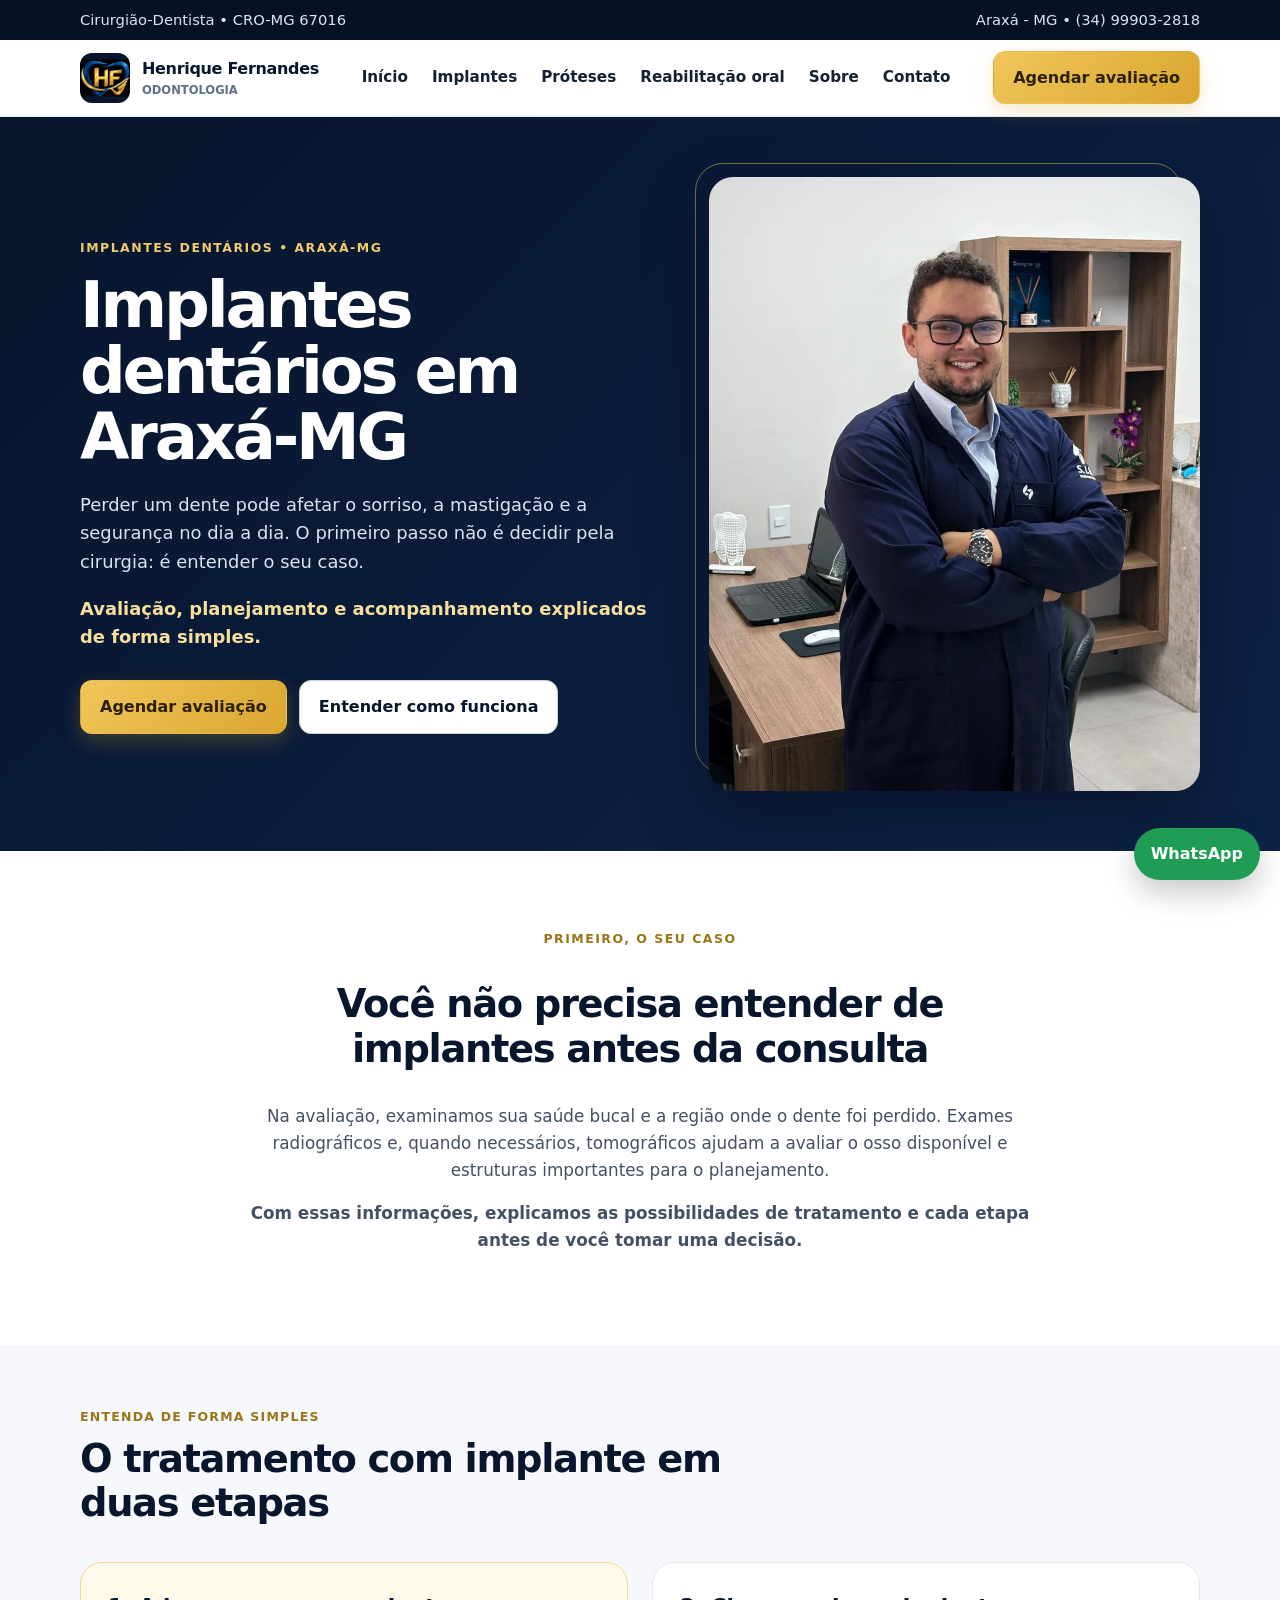
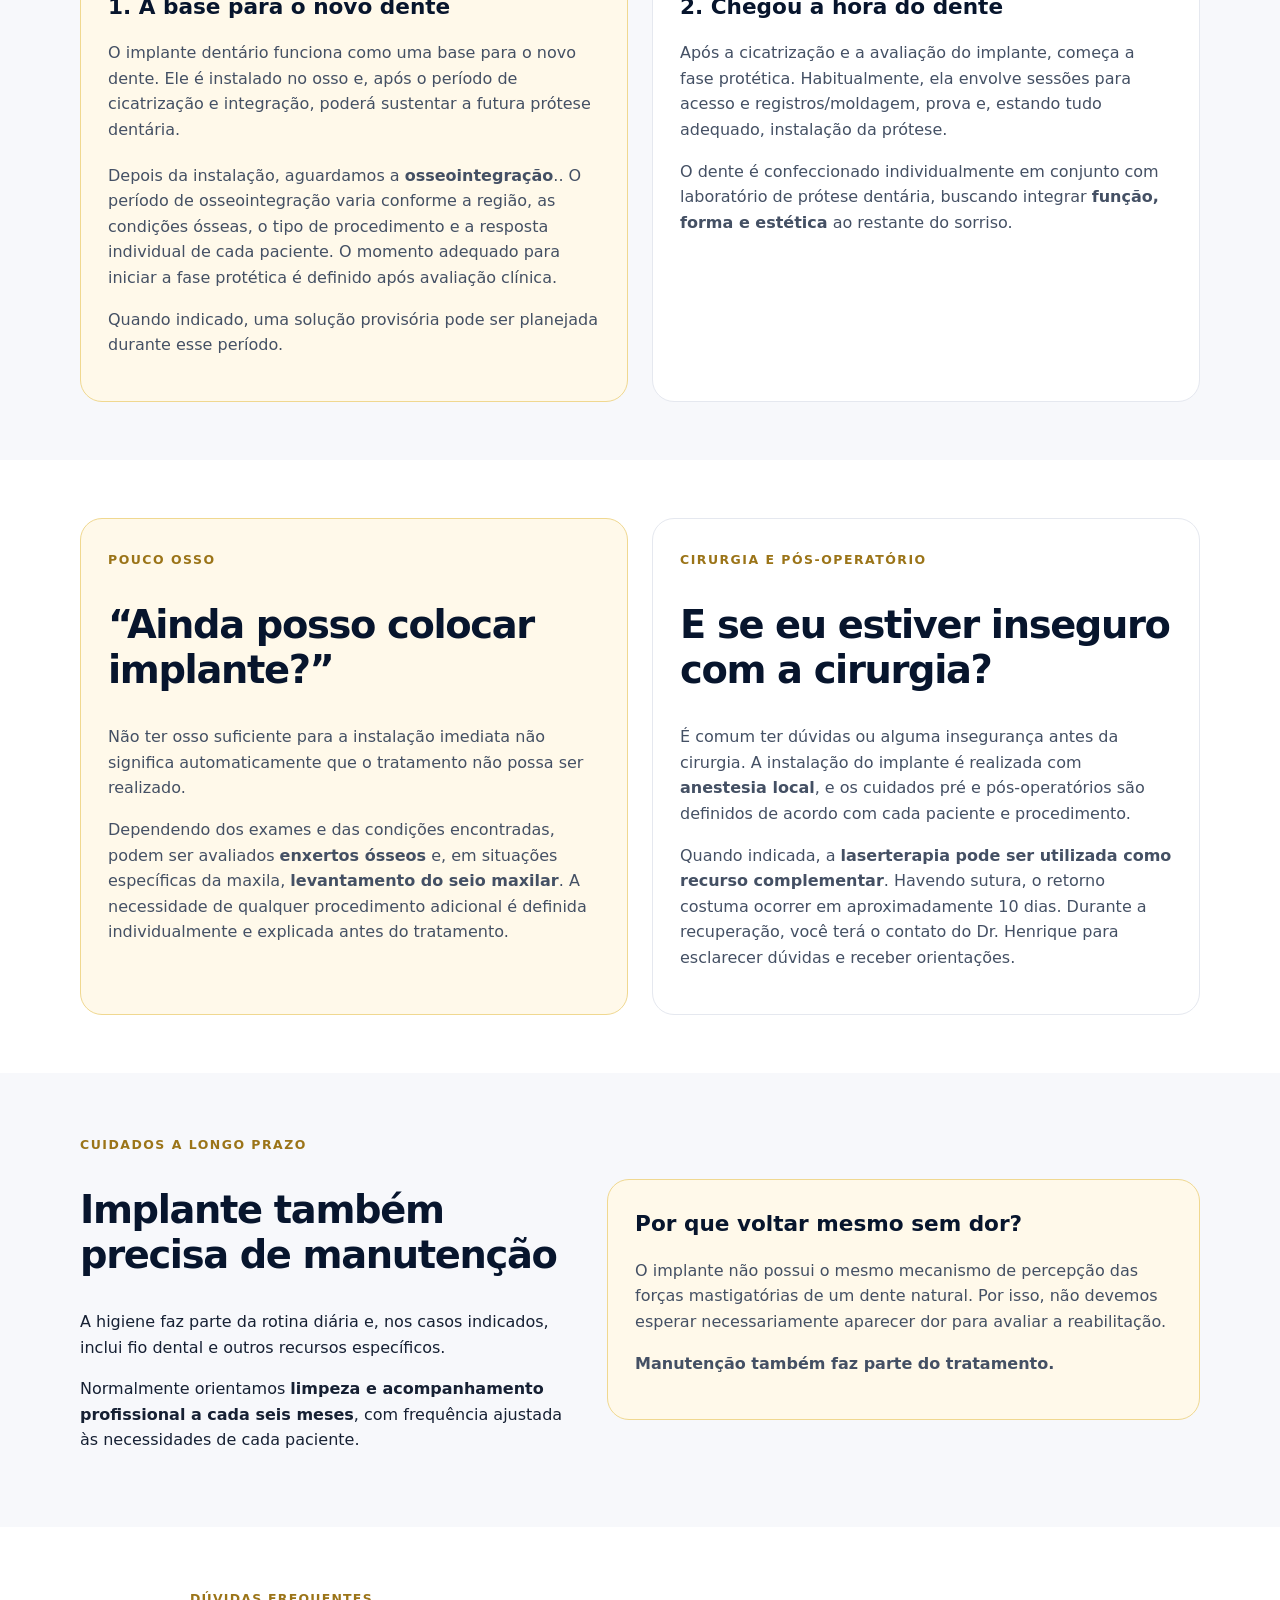
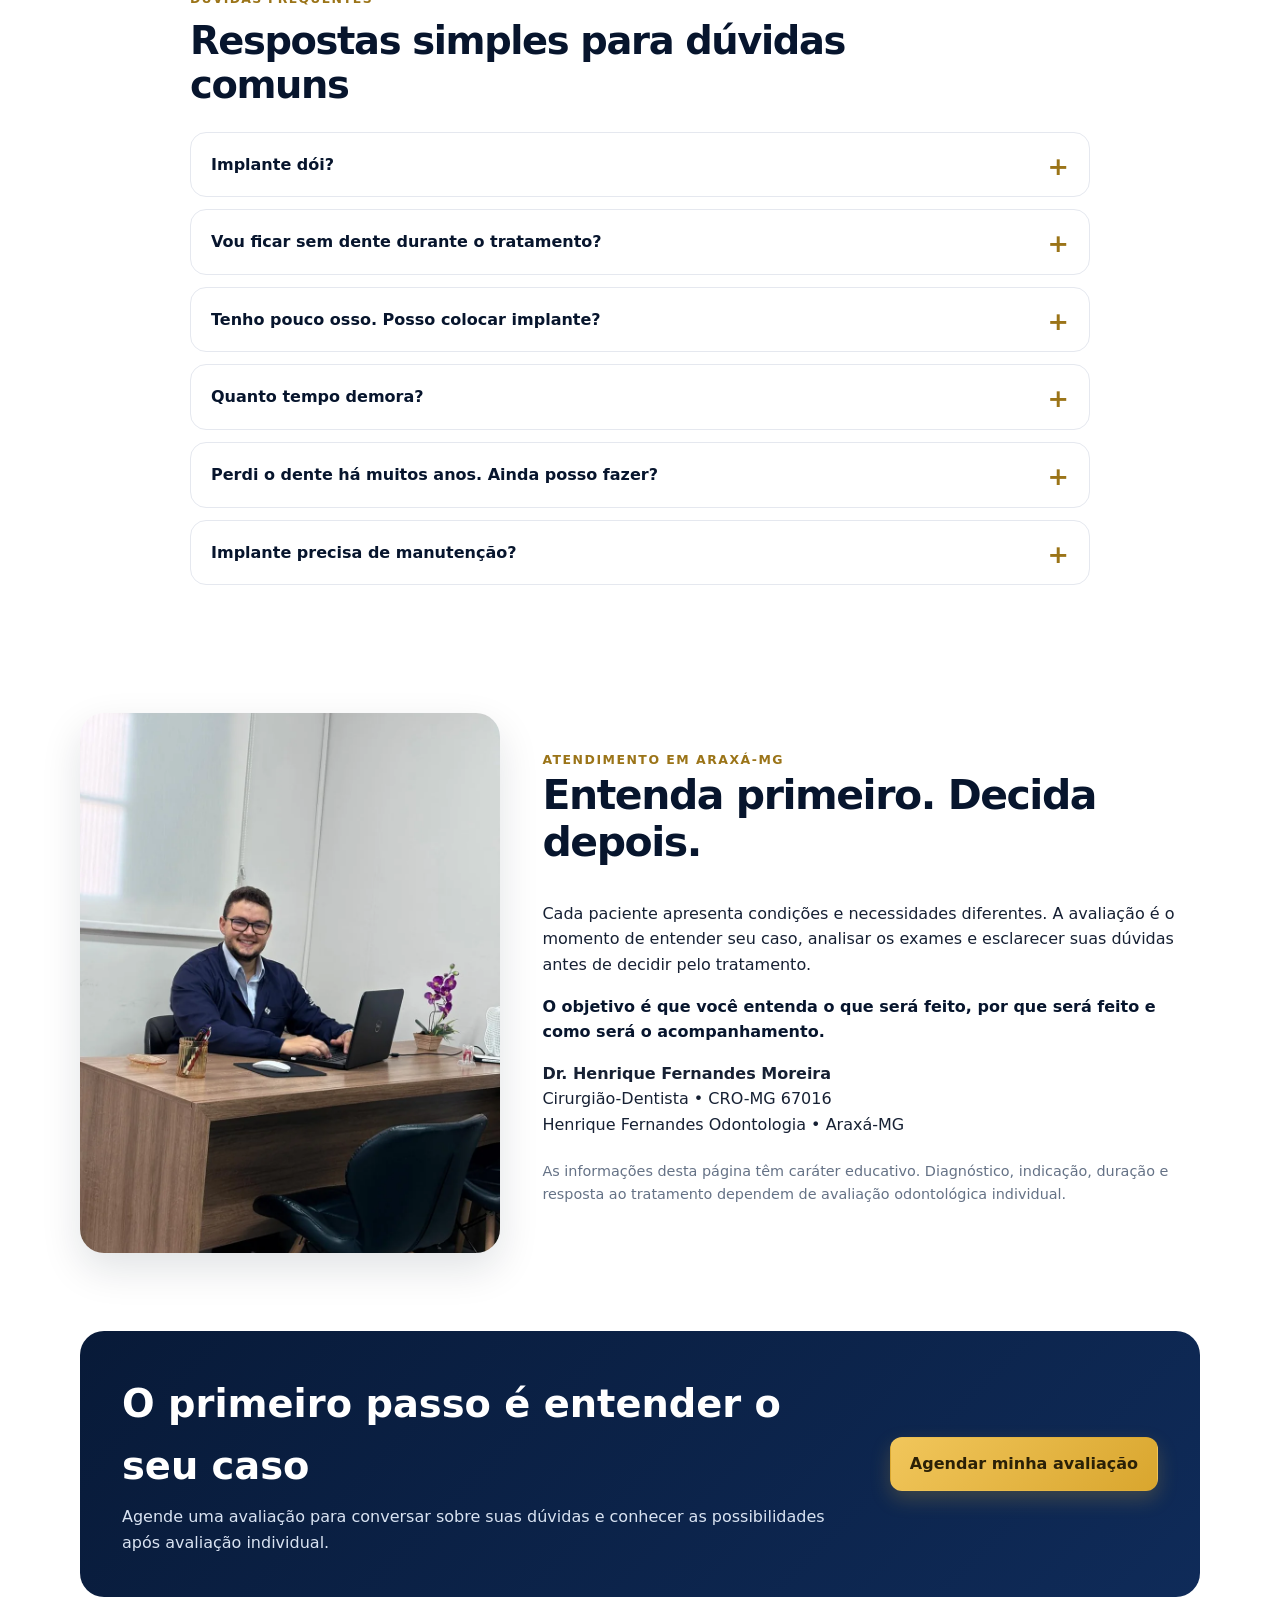
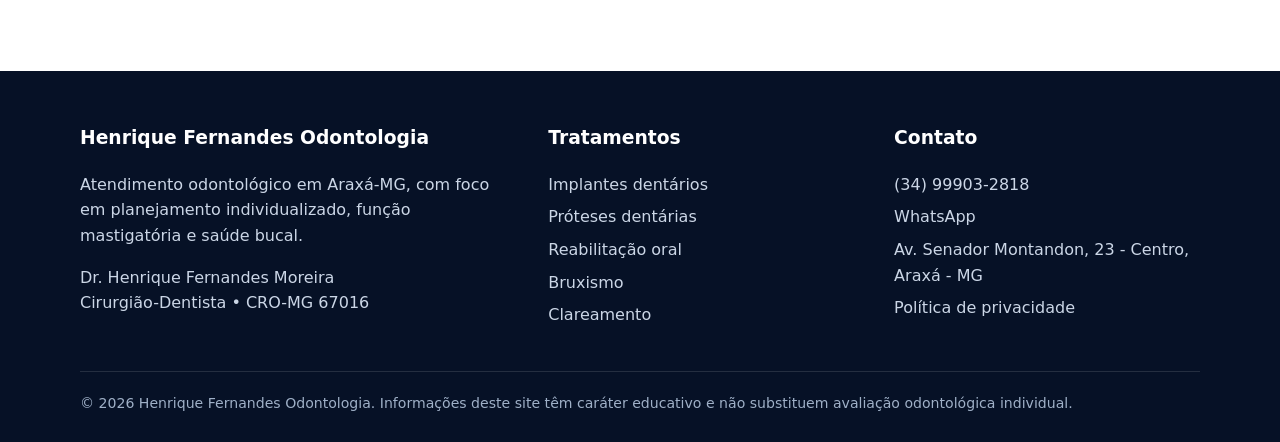
==== commit a6c26ff0: "Update implant treatment section and maintenance info Removed the old section on implant treatment a" ====
--- a/implantes-dentarios-araxa.html
+++ b/implantes-dentarios-araxa.html
@@ -59,7 +59,7 @@
 
 <section><div class="container intro-box"><span class="kicker" style="color:#9b7418">Primeiro, o seu caso</span><h2>Você não precisa entender de implantes antes da consulta</h2><p>Na avaliação, examinamos sua saúde bucal e a região onde o dente foi perdido. Exames radiográficos e, quando necessários, tomográficos ajudam a avaliar o osso disponível e estruturas importantes para o planejamento.</p><p class="highlight">Com essas informações, explicamos as possibilidades de tratamento e cada etapa antes de você tomar uma decisão.</p></div></section>
 
-<section class="warm implant-section" id="como-funciona"><div class="container"><div class="section-head"><span>Entenda de forma simples</span><h2>O tratamento com implante em duas etapas</h2></div><div class="explain-grid"><div class="explain-card gold"><h3>1. A base para o novo dente</h3><p>O implante dentário funciona como uma base para o novo dente. Ele é instalado no osso e, após o período de cicatrização e integração, poderá sustentar a futura prótese dentária.</p><p style="margin-top:16px">Depois da instalação, aguardamos a <strong>osseointegração</strong>. O período de osseointegração varia conforme a região, as condições ósseas, o tipo de procedimento e a resposta individual de cada paciente. O momento adequado para iniciar a fase protética é definido após avaliação clínica.</p><p>Quando indicado, uma solução provisória pode ser planejada durante esse período.</p></div><div class="explain-card"><h3>2. Chegou a hora do dente</h3><p>Após a cicatrização e a avaliação do implante, começa a fase protética. Habitualmente, ela envolve sessões para acesso e registros/moldagem, prova e, estando tudo adequado, instalação da prótese.</p><p>O dente é confeccionado individualmente em conjunto com laboratório de prótese dentária, buscando integrar <strong>função, forma e estética</strong> ao restante do sorriso.</p></div></div></div></section>
+<section class="warm implant-section" id="como-funciona"><div class="container"><div class="section-head"><span>Entenda de forma simples</span><h2>O tratamento com implante em duas etapas</h2></div><div class="explain-grid"><div class="explain-card gold"><h3>1. A base para o novo dente</h3><p>O implante dentário funciona como uma base para o novo dente. Ele é instalado no osso e, após o período de cicatrização e integração, poderá sustentar a futura prótese dentária.</p><p style="margin-top:20px;display:block">Depois da instalação, aguardamos a <strong>osseointegração</strong>.. O período de osseointegração varia conforme a região, as condições ósseas, o tipo de procedimento e a resposta individual de cada paciente. O momento adequado para iniciar a fase protética é definido após avaliação clínica.</p><p>Quando indicado, uma solução provisória pode ser planejada durante esse período.</p></div><div class="explain-card"><h3>2. Chegou a hora do dente</h3><p>Após a cicatrização e a avaliação do implante, começa a fase protética. Habitualmente, ela envolve sessões para acesso e registros/moldagem, prova e, estando tudo adequado, instalação da prótese.</p><p>O dente é confeccionado individualmente em conjunto com laboratório de prótese dentária, buscando integrar <strong>função, forma e estética</strong> ao restante do sorriso.</p></div></div></div></section>
 
 <section class="implant-section"><div class="container"><div class="explain-grid"><div class="explain-card gold"><span class="kicker" style="color:#9b7418">Pouco osso</span><h2>“Ainda posso colocar implante?”</h2><p>Não ter osso suficiente para a instalação imediata não significa automaticamente que o tratamento não possa ser realizado.</p><p>Dependendo dos exames e das condições encontradas, podem ser avaliados <strong>enxertos ósseos</strong> e, em situações específicas da maxila, <strong>levantamento do seio maxilar</strong>. A necessidade de qualquer procedimento adicional é definida individualmente e explicada antes do tratamento.</p></div><div class="explain-card"><span class="kicker" style="color:#9b7418">Cirurgia e pós-operatório</span><h2>E se eu estiver inseguro com a cirurgia?</h2><p>É comum ter dúvidas ou alguma insegurança antes da cirurgia. A instalação do implante é realizada com <strong>anestesia local</strong>, e os cuidados pré e pós-operatórios são definidos de acordo com cada paciente e procedimento.</p><p>Quando indicada, a <strong>laserterapia pode ser utilizada como recurso complementar</strong>. Havendo sutura, o retorno costuma ocorrer em aproximadamente 10 dias. Durante a recuperação, você terá o contato do Dr. Henrique para esclarecer dúvidas e receber orientações.</p></div></div></div></section>
 
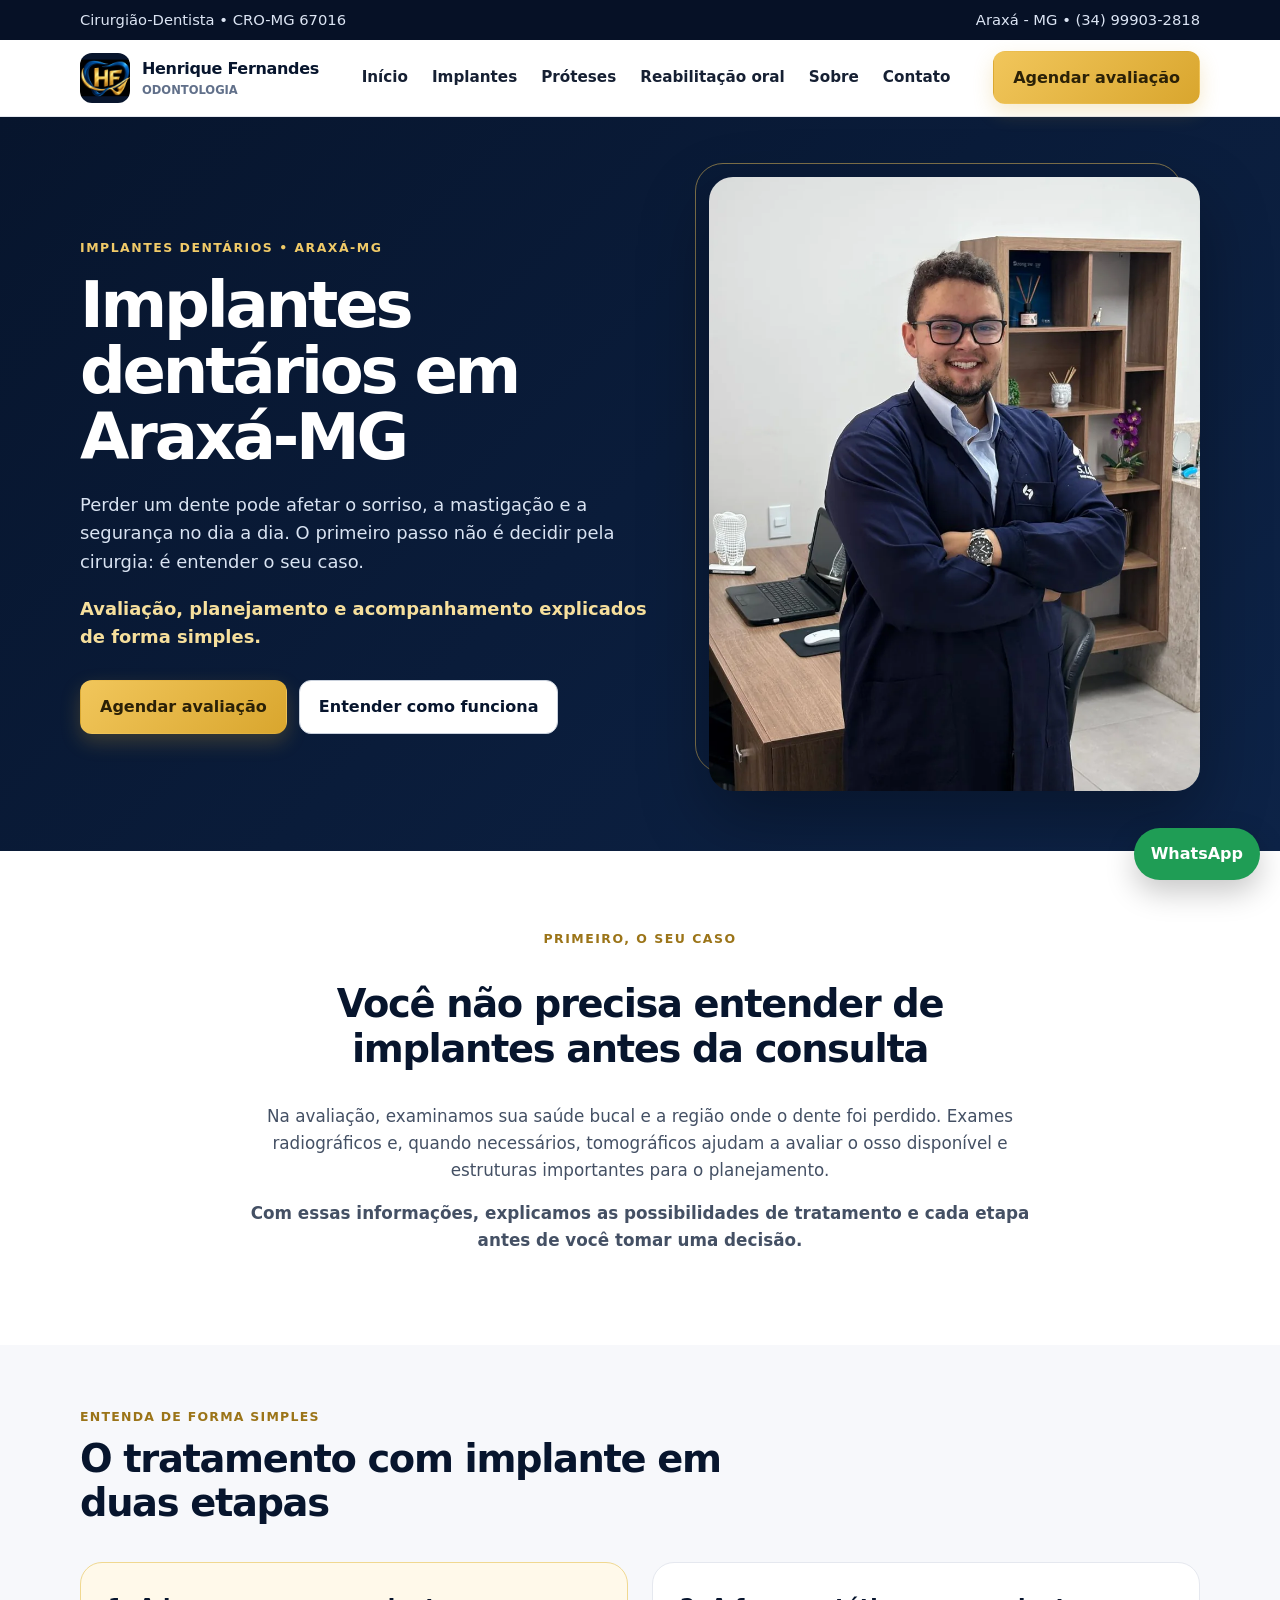
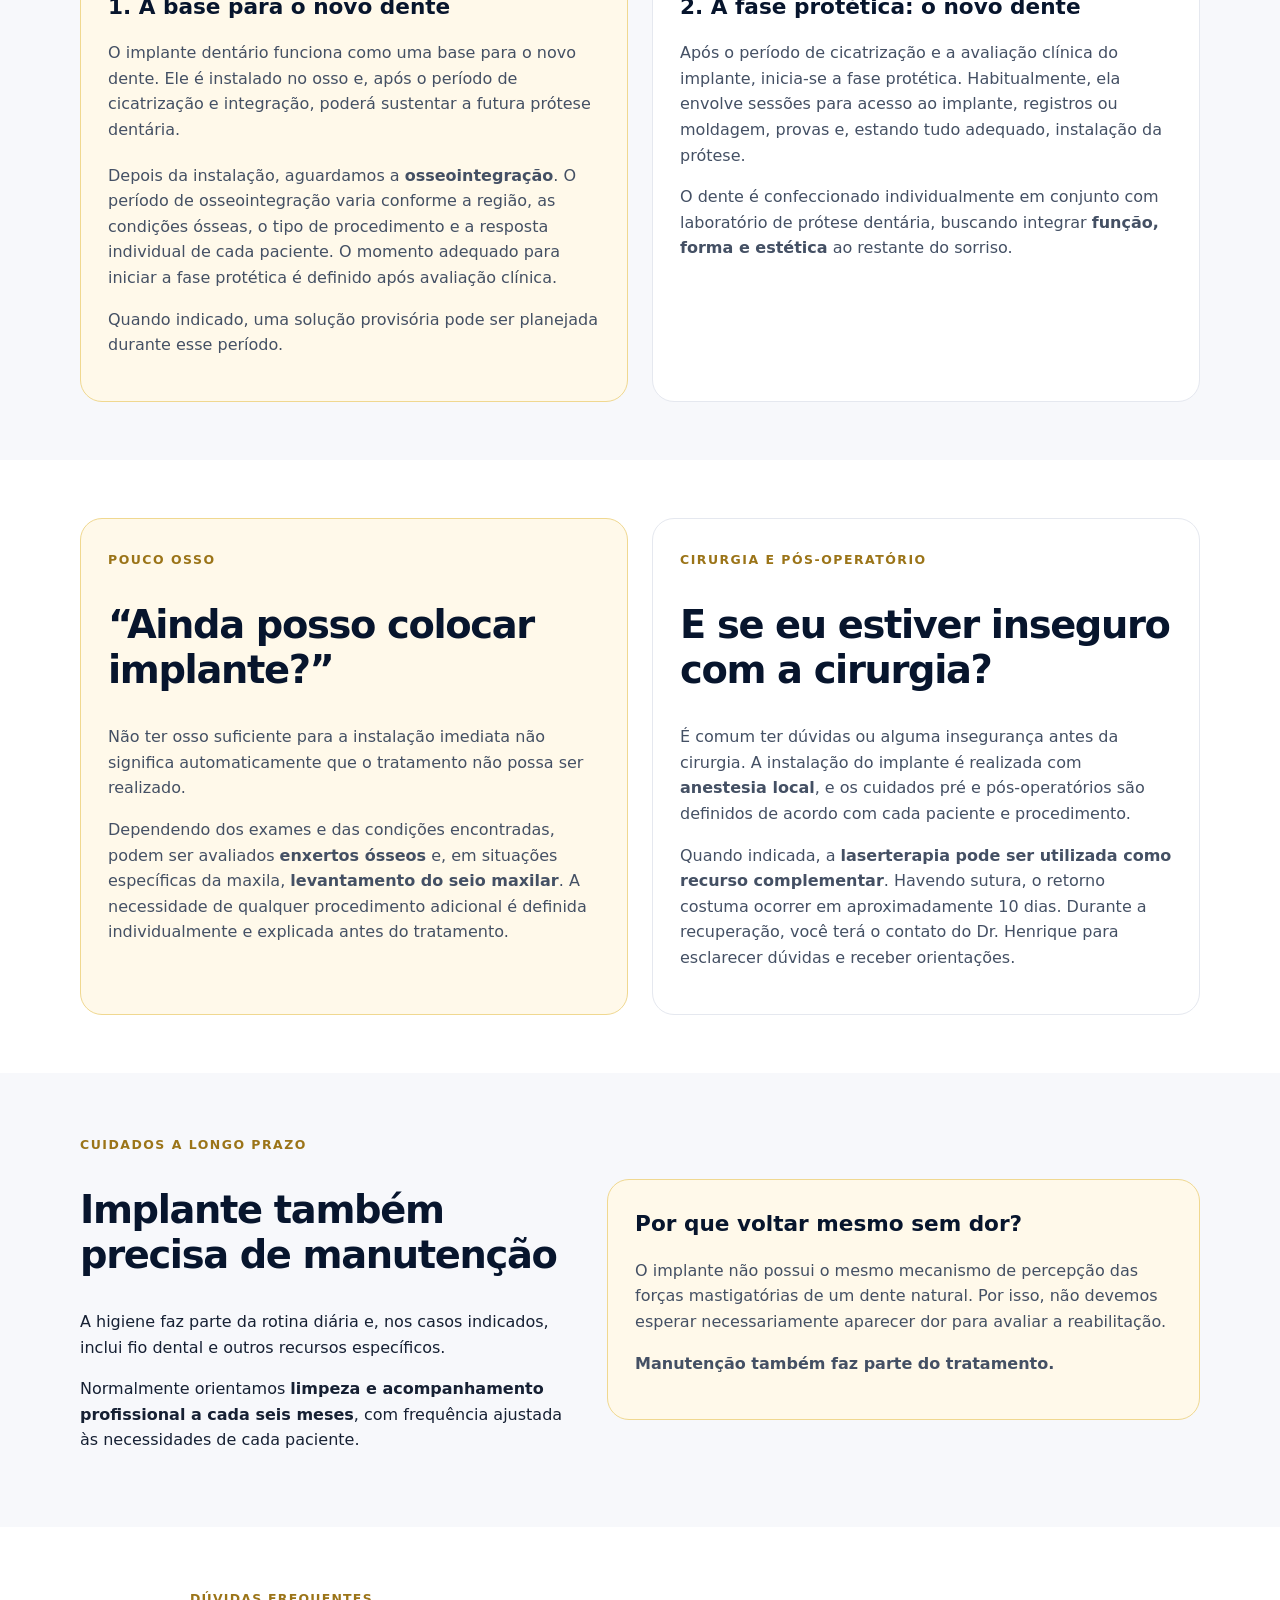
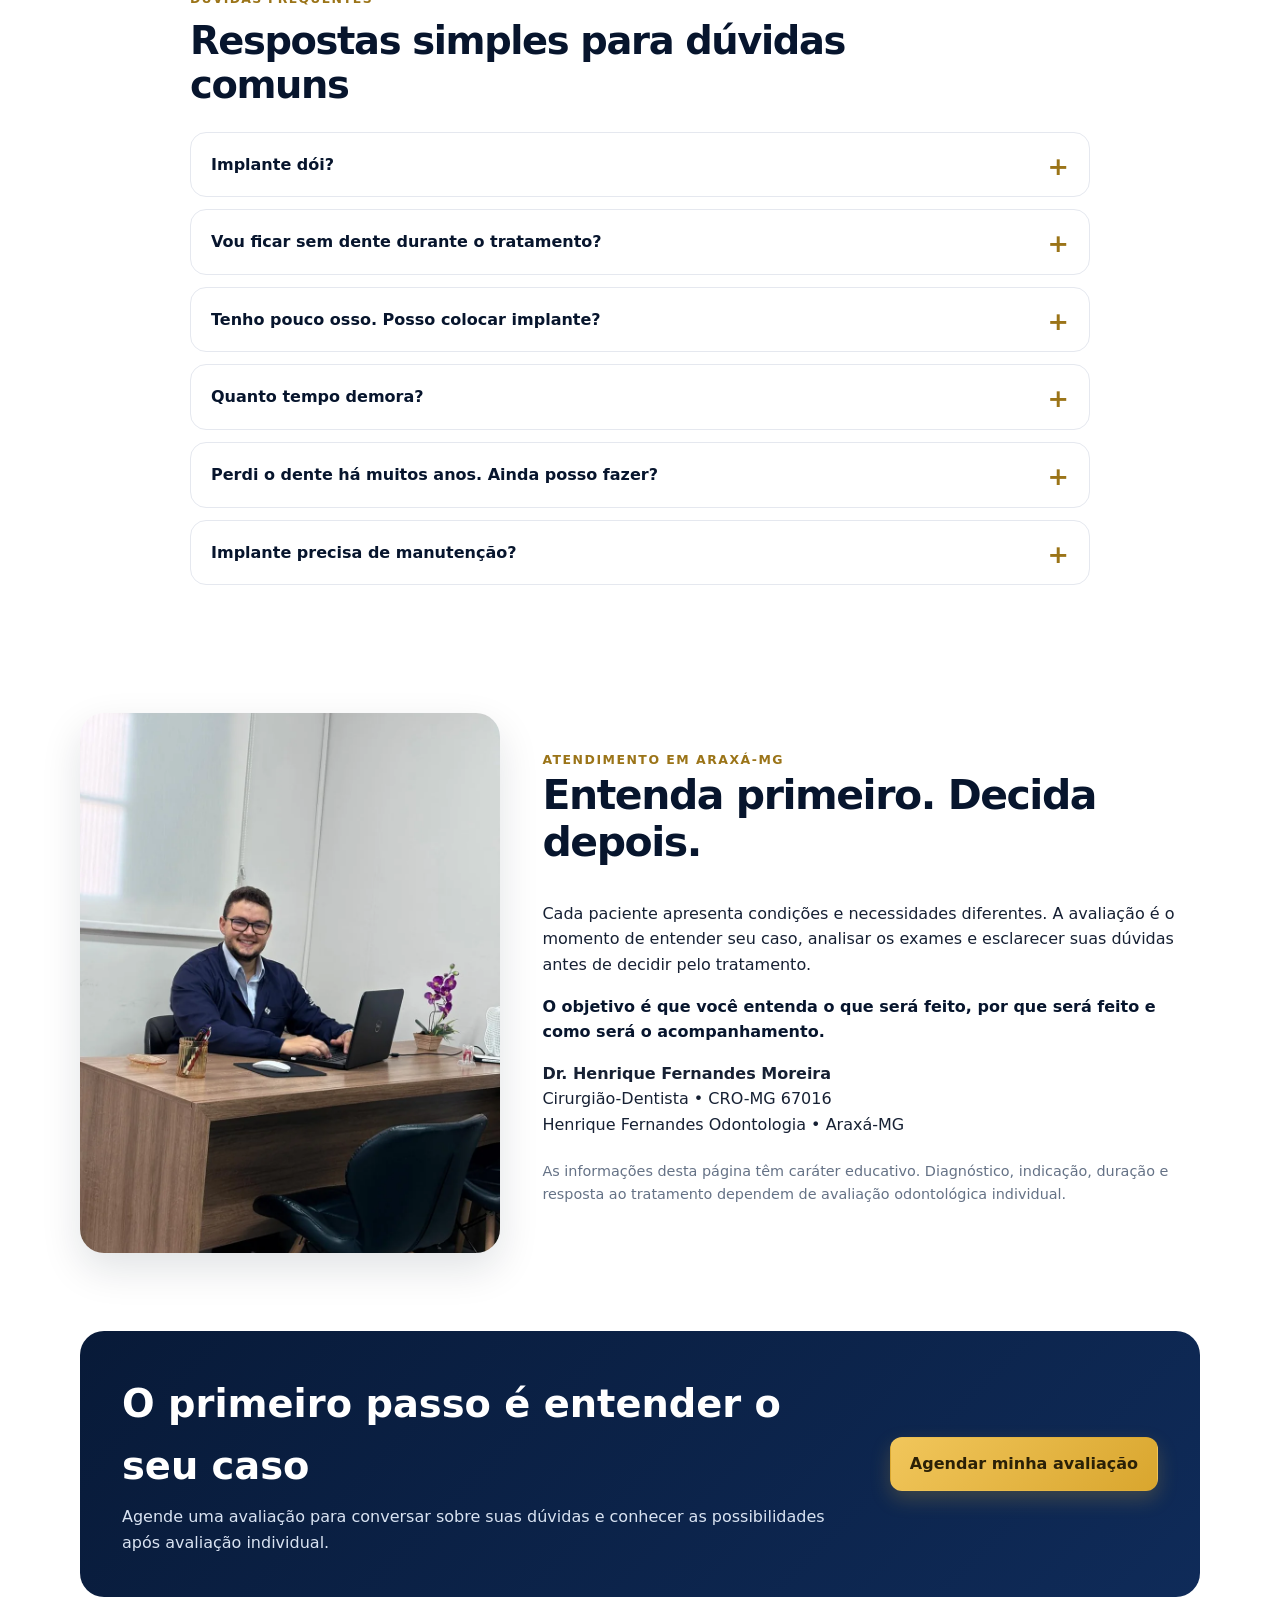
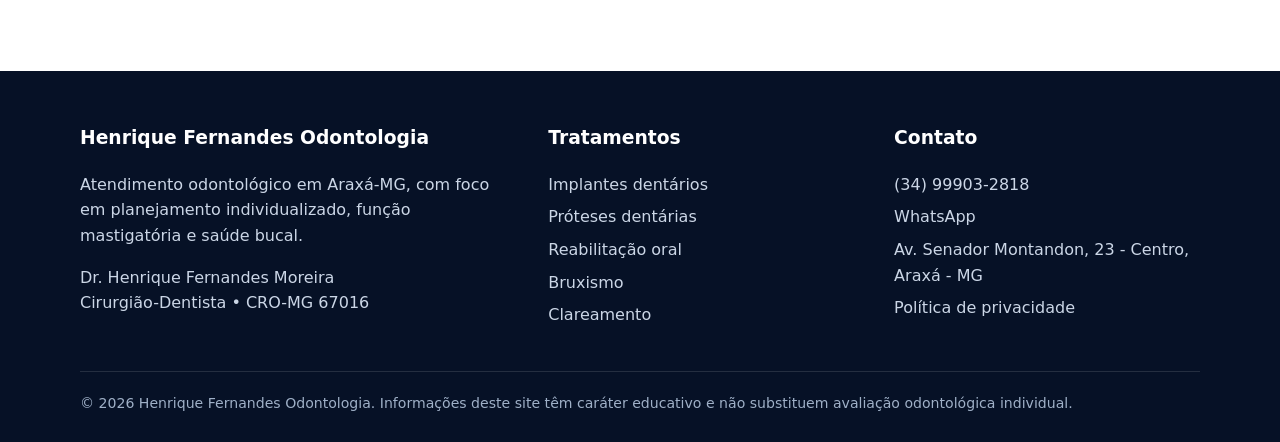
==== commit b3dc7b81: "Duplicate 'como funciona' section in HTML" ====
--- a/implantes-dentarios-araxa.html
+++ b/implantes-dentarios-araxa.html
@@ -59,7 +59,7 @@
 
 <section><div class="container intro-box"><span class="kicker" style="color:#9b7418">Primeiro, o seu caso</span><h2>Você não precisa entender de implantes antes da consulta</h2><p>Na avaliação, examinamos sua saúde bucal e a região onde o dente foi perdido. Exames radiográficos e, quando necessários, tomográficos ajudam a avaliar o osso disponível e estruturas importantes para o planejamento.</p><p class="highlight">Com essas informações, explicamos as possibilidades de tratamento e cada etapa antes de você tomar uma decisão.</p></div></section>
 
-<section class="warm implant-section" id="como-funciona"><div class="container"><div class="section-head"><span>Entenda de forma simples</span><h2>O tratamento com implante em duas etapas</h2></div><div class="explain-grid"><div class="explain-card gold"><h3>1. A base para o novo dente</h3><p>O implante dentário funciona como uma base para o novo dente. Ele é instalado no osso e, após o período de cicatrização e integração, poderá sustentar a futura prótese dentária.</p><p style="margin-top:20px;display:block">Depois da instalação, aguardamos a <strong>osseointegração</strong>.. O período de osseointegração varia conforme a região, as condições ósseas, o tipo de procedimento e a resposta individual de cada paciente. O momento adequado para iniciar a fase protética é definido após avaliação clínica.</p><p>Quando indicado, uma solução provisória pode ser planejada durante esse período.</p></div><div class="explain-card"><h3>2. Chegou a hora do dente</h3><p>Após a cicatrização e a avaliação do implante, começa a fase protética. Habitualmente, ela envolve sessões para acesso e registros/moldagem, prova e, estando tudo adequado, instalação da prótese.</p><p>O dente é confeccionado individualmente em conjunto com laboratório de prótese dentária, buscando integrar <strong>função, forma e estética</strong> ao restante do sorriso.</p></div></div></div></section>
+<section class="warm implant-section" id="como-funciona"><div class="container"><div class="section-head"><span>Entenda de forma simples</span><h2>O tratamento com implante em duas etapas</h2></div><div class="explain-grid"><div class="explain-card gold"><h3>1. A base para o novo dente</h3><p>O implante dentário funciona como uma base para o novo dente. Ele é instalado no osso e, após o período de cicatrização e integração, poderá sustentar a futura prótese dentária.</p><p style="margin-top:20px;display:block">Depois da instalação, aguardamos a <strong>osseointegração</strong>. O período de osseointegração varia conforme a região, as condições ósseas, o tipo de procedimento e a resposta individual de cada paciente. O momento adequado para iniciar a fase protética é definido após avaliação clínica.</p><p>Quando indicado, uma solução provisória pode ser planejada durante esse período.</p></div><div class="explain-card"><h3>2. A fase protética: o novo dente</h3><p>Após o período de cicatrização e a avaliação clínica do implante, inicia-se a fase protética. Habitualmente, ela envolve sessões para acesso ao implante, registros ou moldagem, provas e, estando tudo adequado, instalação da prótese.</p><p>O dente é confeccionado individualmente em conjunto com laboratório de prótese dentária, buscando integrar <strong>função, forma e estética</strong> ao restante do sorriso.</p></div></div></div></section>
 
 <section class="implant-section"><div class="container"><div class="explain-grid"><div class="explain-card gold"><span class="kicker" style="color:#9b7418">Pouco osso</span><h2>“Ainda posso colocar implante?”</h2><p>Não ter osso suficiente para a instalação imediata não significa automaticamente que o tratamento não possa ser realizado.</p><p>Dependendo dos exames e das condições encontradas, podem ser avaliados <strong>enxertos ósseos</strong> e, em situações específicas da maxila, <strong>levantamento do seio maxilar</strong>. A necessidade de qualquer procedimento adicional é definida individualmente e explicada antes do tratamento.</p></div><div class="explain-card"><span class="kicker" style="color:#9b7418">Cirurgia e pós-operatório</span><h2>E se eu estiver inseguro com a cirurgia?</h2><p>É comum ter dúvidas ou alguma insegurança antes da cirurgia. A instalação do implante é realizada com <strong>anestesia local</strong>, e os cuidados pré e pós-operatórios são definidos de acordo com cada paciente e procedimento.</p><p>Quando indicada, a <strong>laserterapia pode ser utilizada como recurso complementar</strong>. Havendo sutura, o retorno costuma ocorrer em aproximadamente 10 dias. Durante a recuperação, você terá o contato do Dr. Henrique para esclarecer dúvidas e receber orientações.</p></div></div></div></section>
 
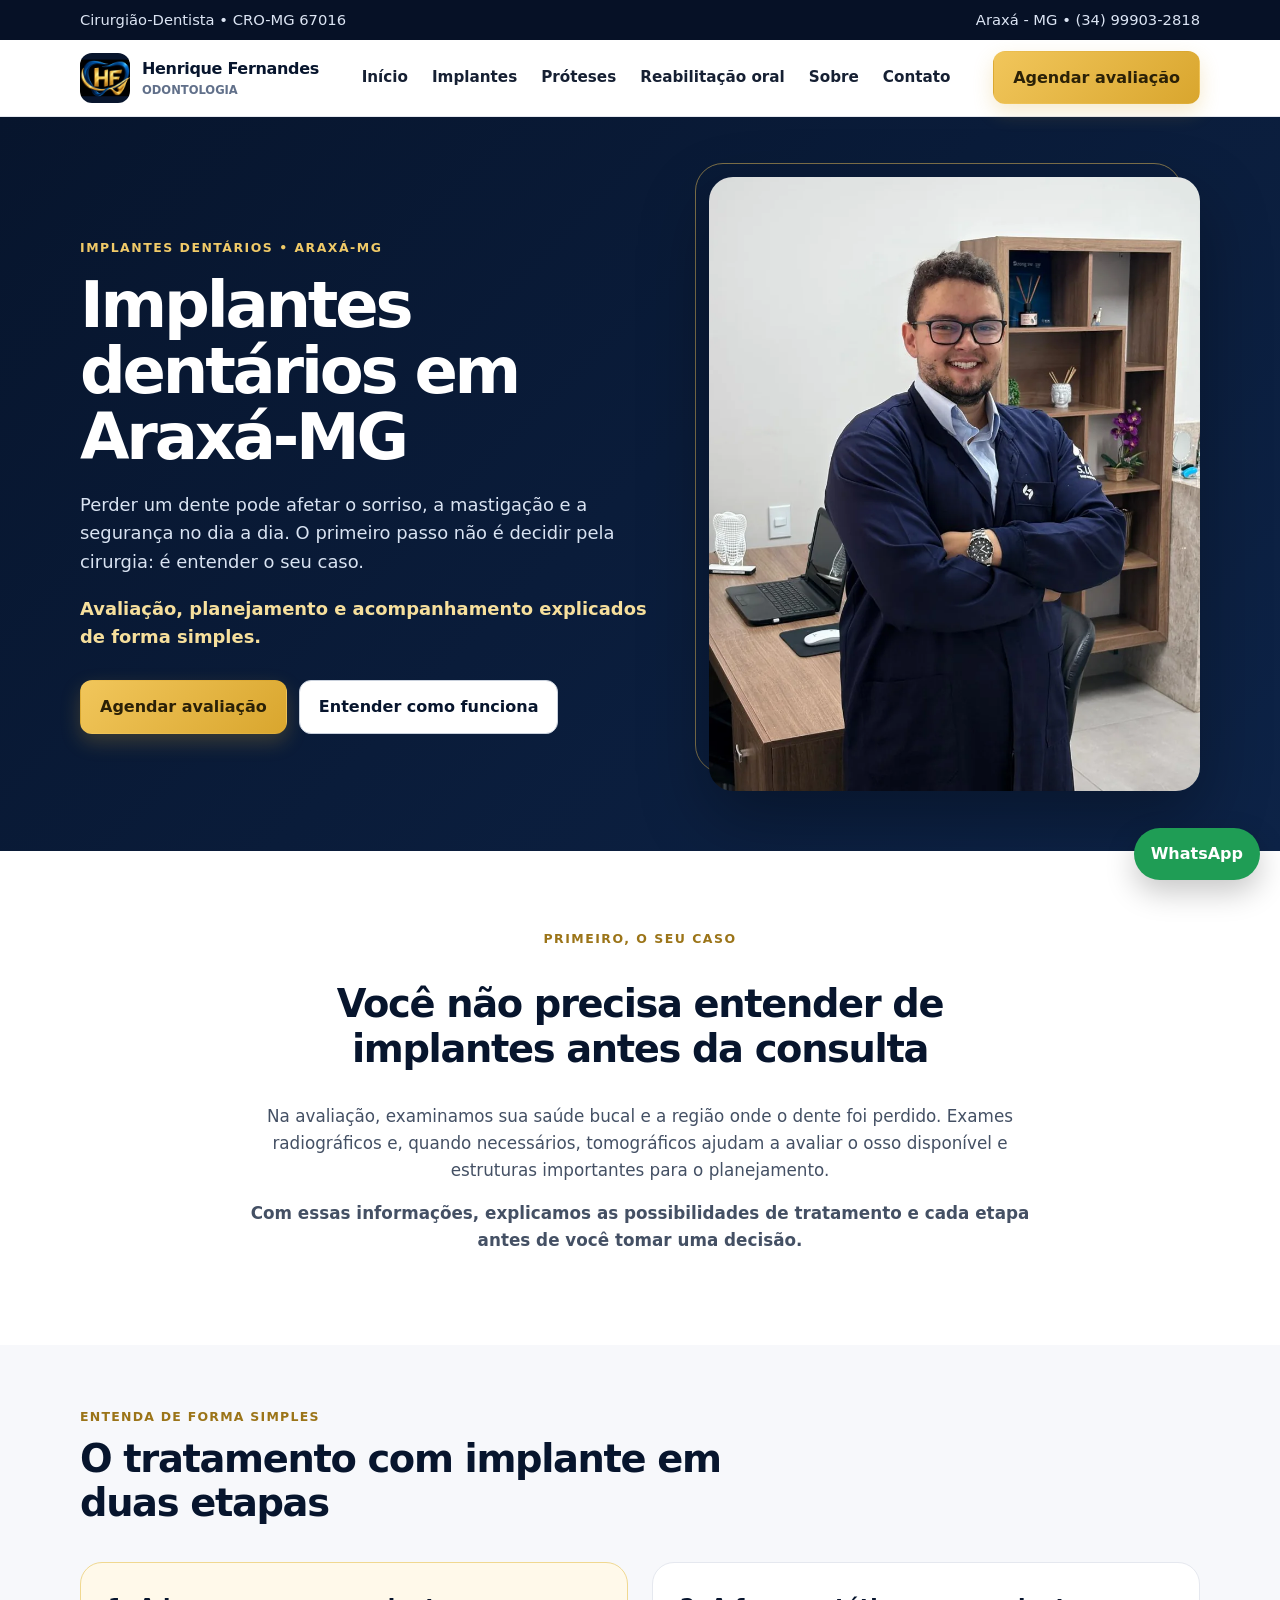
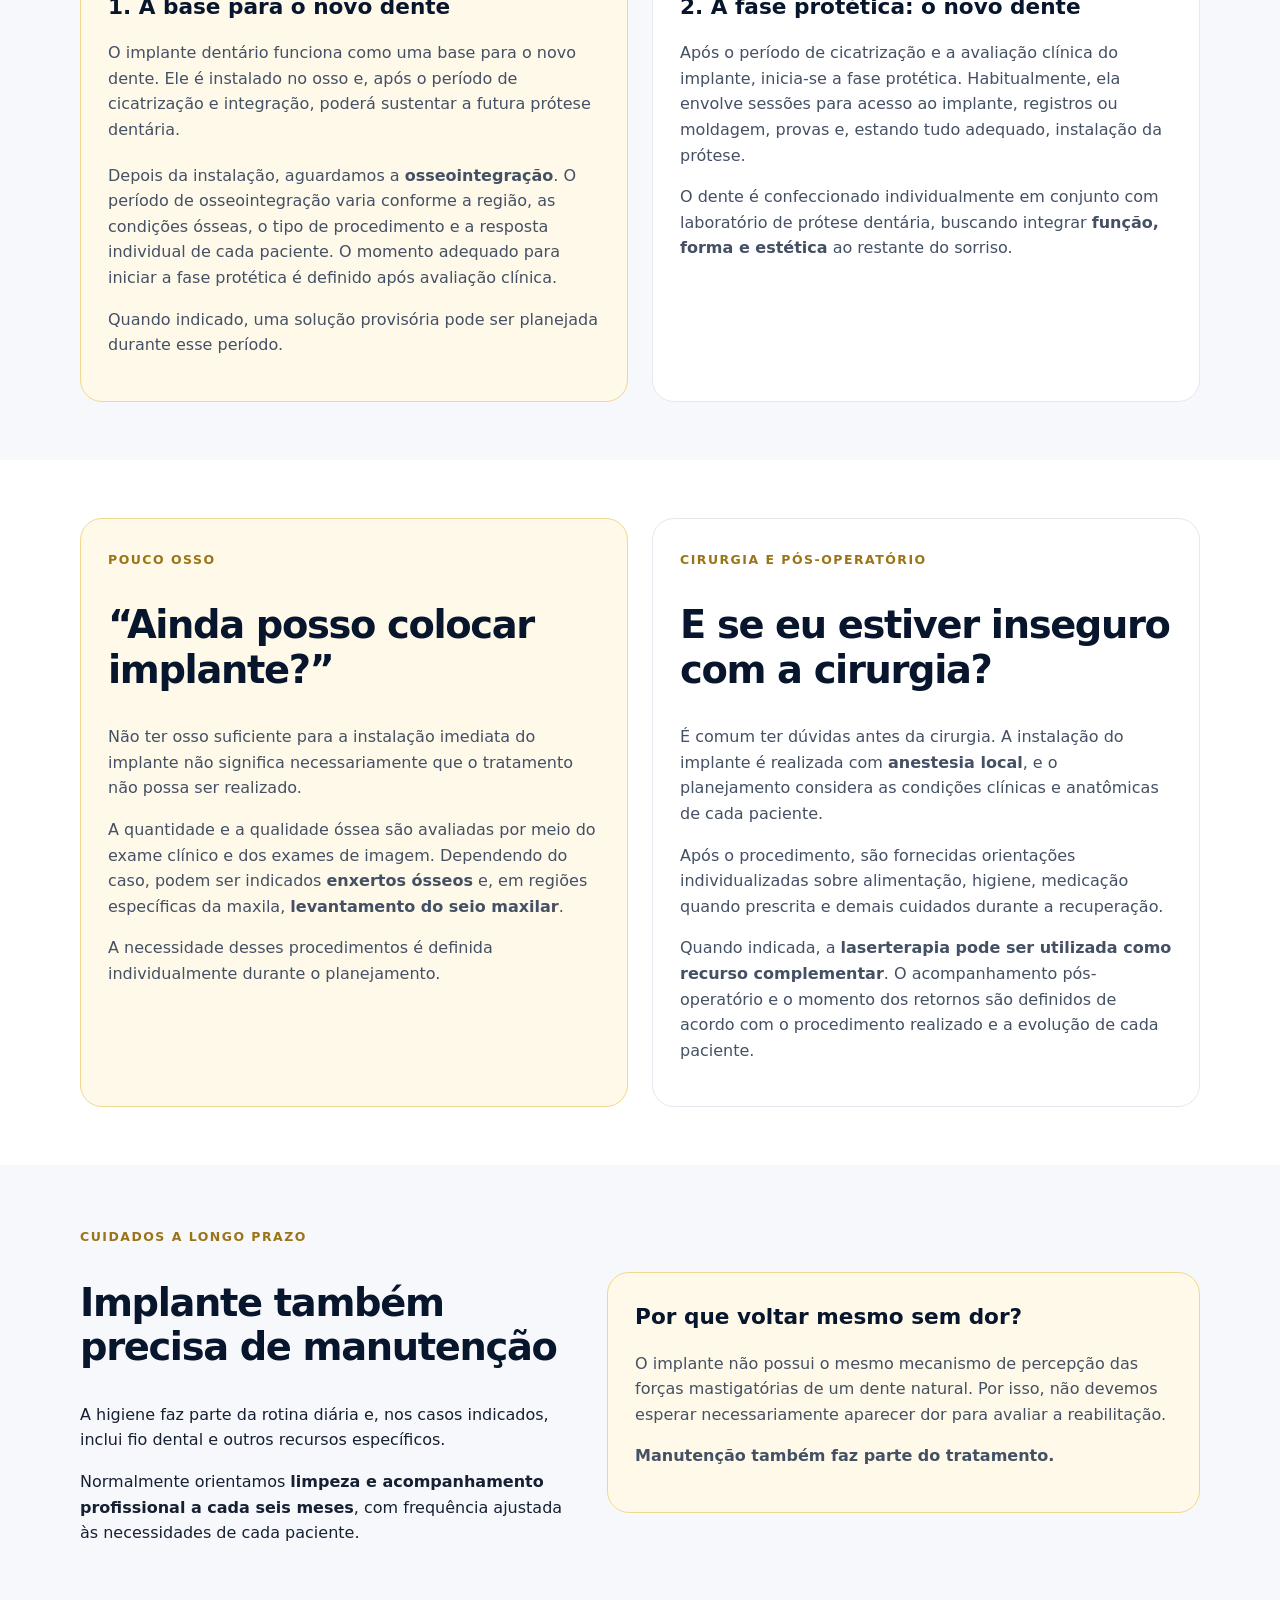
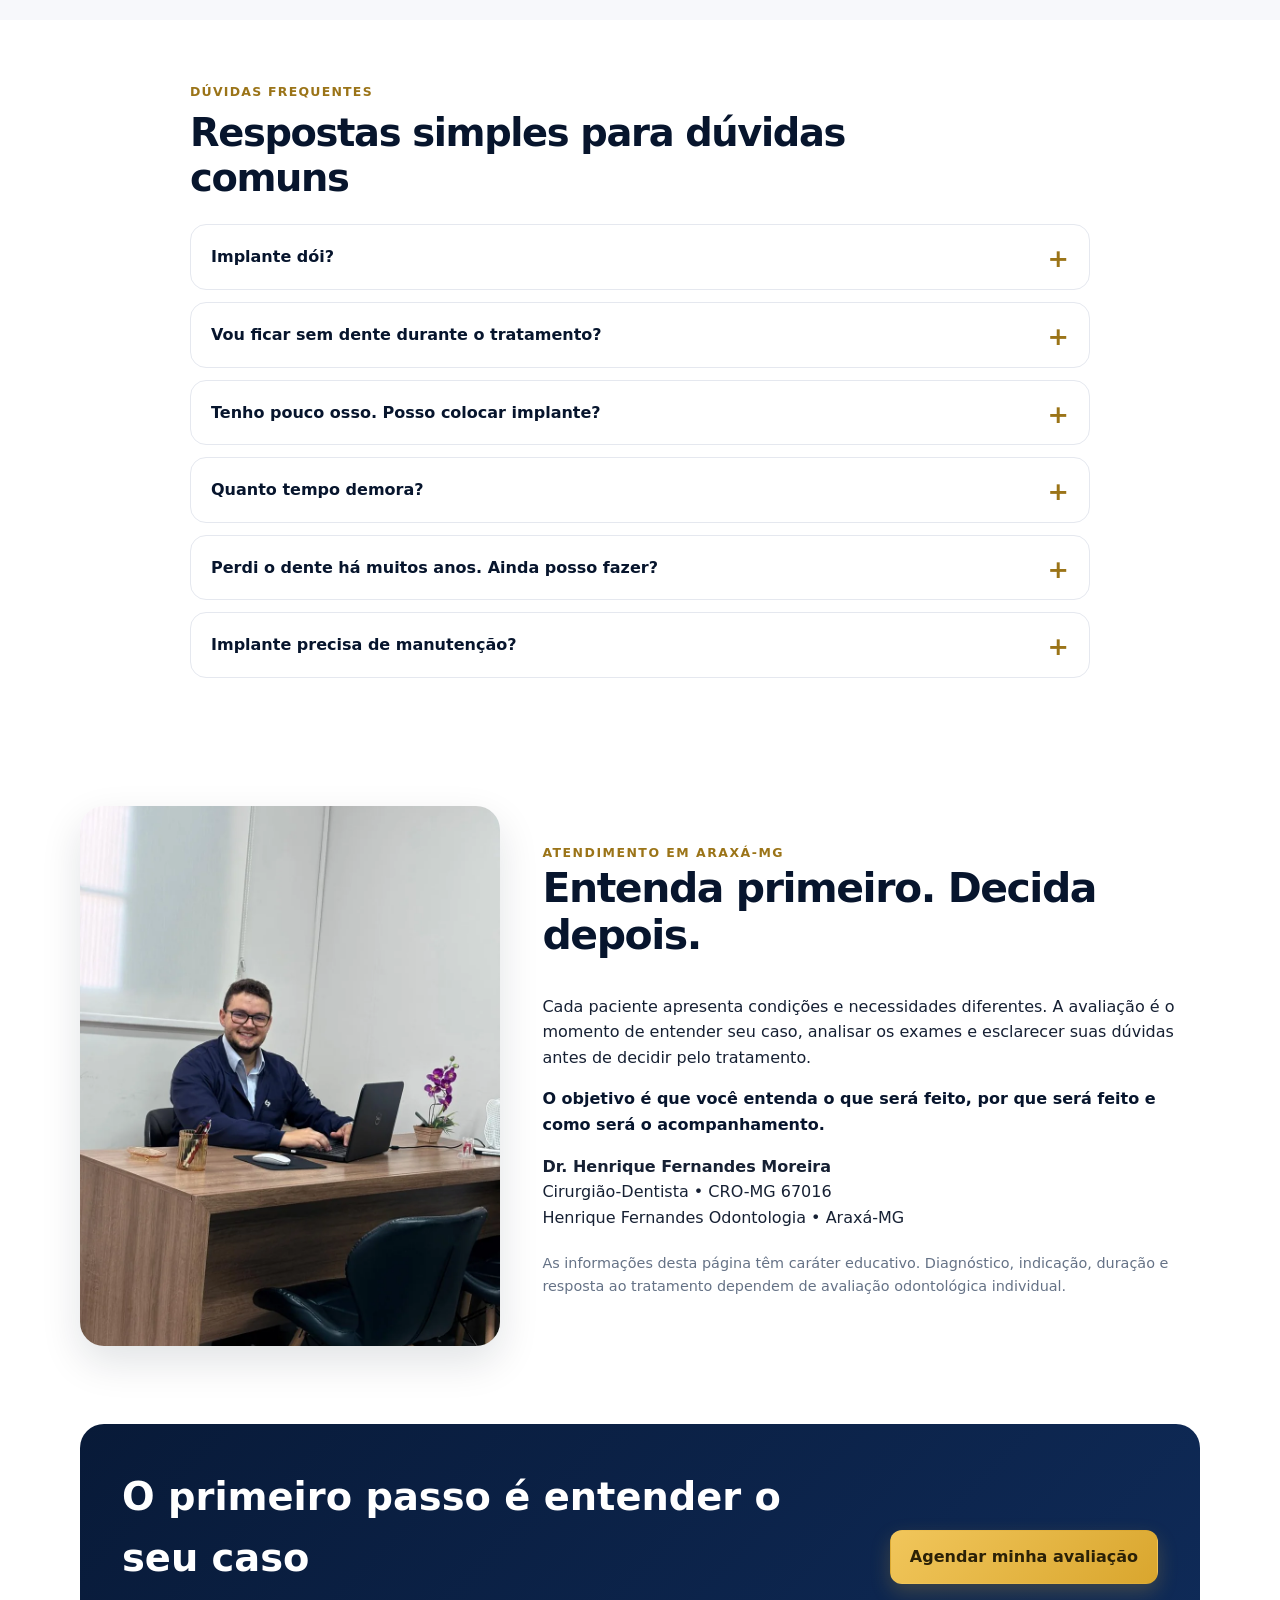
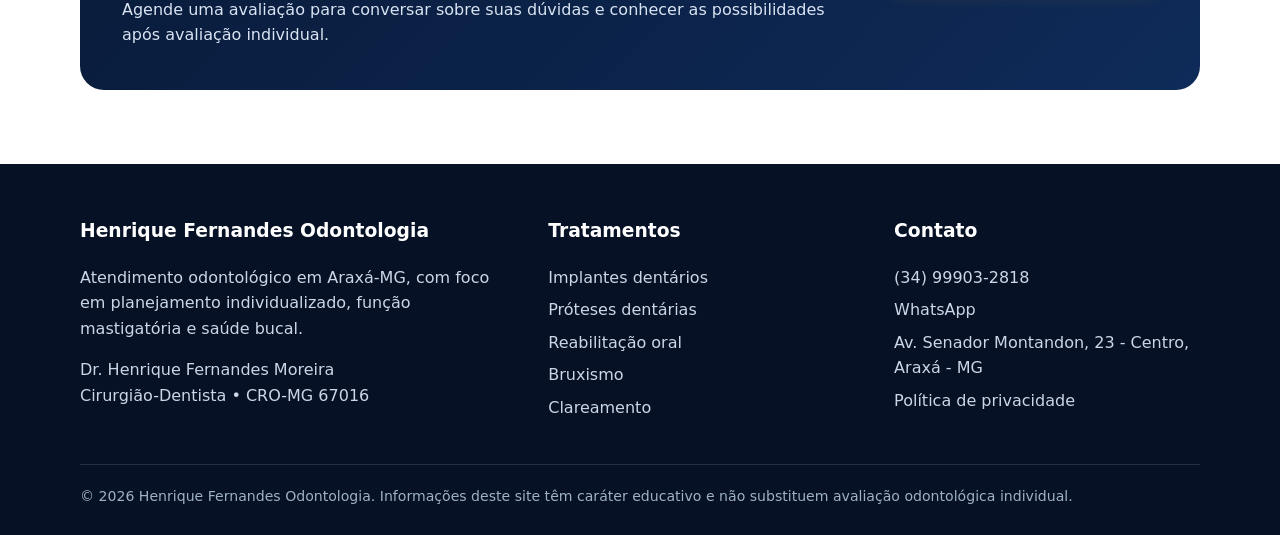
==== commit 73b57454: "Update implant section with detailed explanations" ====
--- a/implantes-dentarios-araxa.html
+++ b/implantes-dentarios-araxa.html
@@ -61,7 +61,7 @@
 
 <section class="warm implant-section" id="como-funciona"><div class="container"><div class="section-head"><span>Entenda de forma simples</span><h2>O tratamento com implante em duas etapas</h2></div><div class="explain-grid"><div class="explain-card gold"><h3>1. A base para o novo dente</h3><p>O implante dentário funciona como uma base para o novo dente. Ele é instalado no osso e, após o período de cicatrização e integração, poderá sustentar a futura prótese dentária.</p><p style="margin-top:20px;display:block">Depois da instalação, aguardamos a <strong>osseointegração</strong>. O período de osseointegração varia conforme a região, as condições ósseas, o tipo de procedimento e a resposta individual de cada paciente. O momento adequado para iniciar a fase protética é definido após avaliação clínica.</p><p>Quando indicado, uma solução provisória pode ser planejada durante esse período.</p></div><div class="explain-card"><h3>2. A fase protética: o novo dente</h3><p>Após o período de cicatrização e a avaliação clínica do implante, inicia-se a fase protética. Habitualmente, ela envolve sessões para acesso ao implante, registros ou moldagem, provas e, estando tudo adequado, instalação da prótese.</p><p>O dente é confeccionado individualmente em conjunto com laboratório de prótese dentária, buscando integrar <strong>função, forma e estética</strong> ao restante do sorriso.</p></div></div></div></section>
 
-<section class="implant-section"><div class="container"><div class="explain-grid"><div class="explain-card gold"><span class="kicker" style="color:#9b7418">Pouco osso</span><h2>“Ainda posso colocar implante?”</h2><p>Não ter osso suficiente para a instalação imediata não significa automaticamente que o tratamento não possa ser realizado.</p><p>Dependendo dos exames e das condições encontradas, podem ser avaliados <strong>enxertos ósseos</strong> e, em situações específicas da maxila, <strong>levantamento do seio maxilar</strong>. A necessidade de qualquer procedimento adicional é definida individualmente e explicada antes do tratamento.</p></div><div class="explain-card"><span class="kicker" style="color:#9b7418">Cirurgia e pós-operatório</span><h2>E se eu estiver inseguro com a cirurgia?</h2><p>É comum ter dúvidas ou alguma insegurança antes da cirurgia. A instalação do implante é realizada com <strong>anestesia local</strong>, e os cuidados pré e pós-operatórios são definidos de acordo com cada paciente e procedimento.</p><p>Quando indicada, a <strong>laserterapia pode ser utilizada como recurso complementar</strong>. Havendo sutura, o retorno costuma ocorrer em aproximadamente 10 dias. Durante a recuperação, você terá o contato do Dr. Henrique para esclarecer dúvidas e receber orientações.</p></div></div></div></section>
+<section class="implant-section"><div class="container"><div class="explain-grid"><div class="explain-card gold"><span class="kicker" style="color:#9b7418">Pouco osso</span><h2>“Ainda posso colocar implante?”</h2><p>Não ter osso suficiente para a instalação imediata do implante não significa necessariamente que o tratamento não possa ser realizado.</p><p>A quantidade e a qualidade óssea são avaliadas por meio do exame clínico e dos exames de imagem. Dependendo do caso, podem ser indicados <strong>enxertos ósseos</strong> e, em regiões específicas da maxila, <strong>levantamento do seio maxilar</strong>.</p><p>A necessidade desses procedimentos é definida individualmente durante o planejamento.</p></div><div class="explain-card"><span class="kicker" style="color:#9b7418">Cirurgia e pós-operatório</span><h2>E se eu estiver inseguro com a cirurgia?</h2><p>É comum ter dúvidas antes da cirurgia. A instalação do implante é realizada com <strong>anestesia local</strong>, e o planejamento considera as condições clínicas e anatômicas de cada paciente.</p><p>Após o procedimento, são fornecidas orientações individualizadas sobre alimentação, higiene, medicação quando prescrita e demais cuidados durante a recuperação.</p><p>Quando indicada, a <strong>laserterapia pode ser utilizada como recurso complementar</strong>. O acompanhamento pós-operatório e o momento dos retornos são definidos de acordo com o procedimento realizado e a evolução de cada paciente.</p></div></div></div></section>
 
 <section class="warm implant-section"><div class="container"><div class="care-grid"><div><span class="kicker" style="color:#9b7418">Cuidados a longo prazo</span><h2>Implante também precisa de manutenção</h2><p>A higiene faz parte da rotina diária e, nos casos indicados, inclui fio dental e outros recursos específicos.</p><p>Normalmente orientamos <strong>limpeza e acompanhamento profissional a cada seis meses</strong>, com frequência ajustada às necessidades de cada paciente.</p></div><div class="explain-card gold"><h3>Por que voltar mesmo sem dor?</h3><p>O implante não possui o mesmo mecanismo de percepção das forças mastigatórias de um dente natural. Por isso, não devemos esperar necessariamente aparecer dor para avaliar a reabilitação.</p><p><strong>Manutenção também faz parte do tratamento.</strong></p></div></div></div></section>
 
